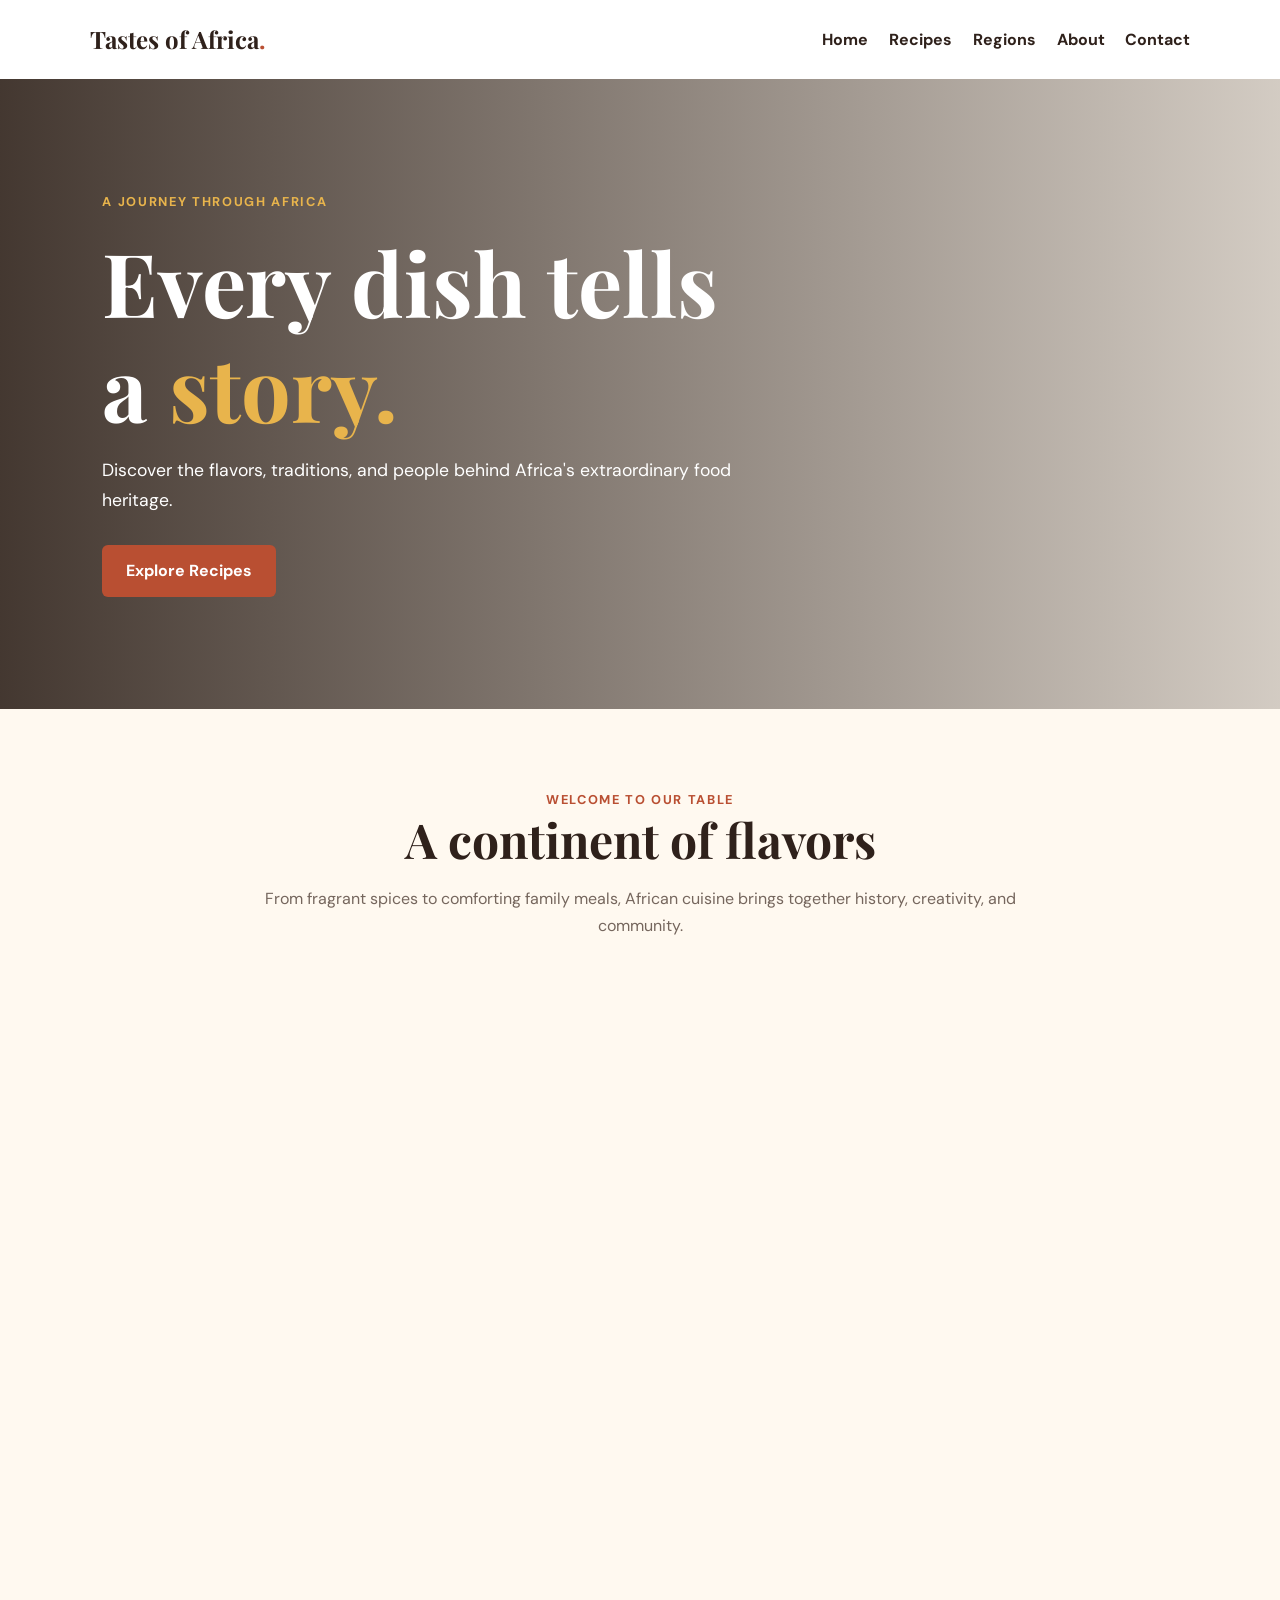
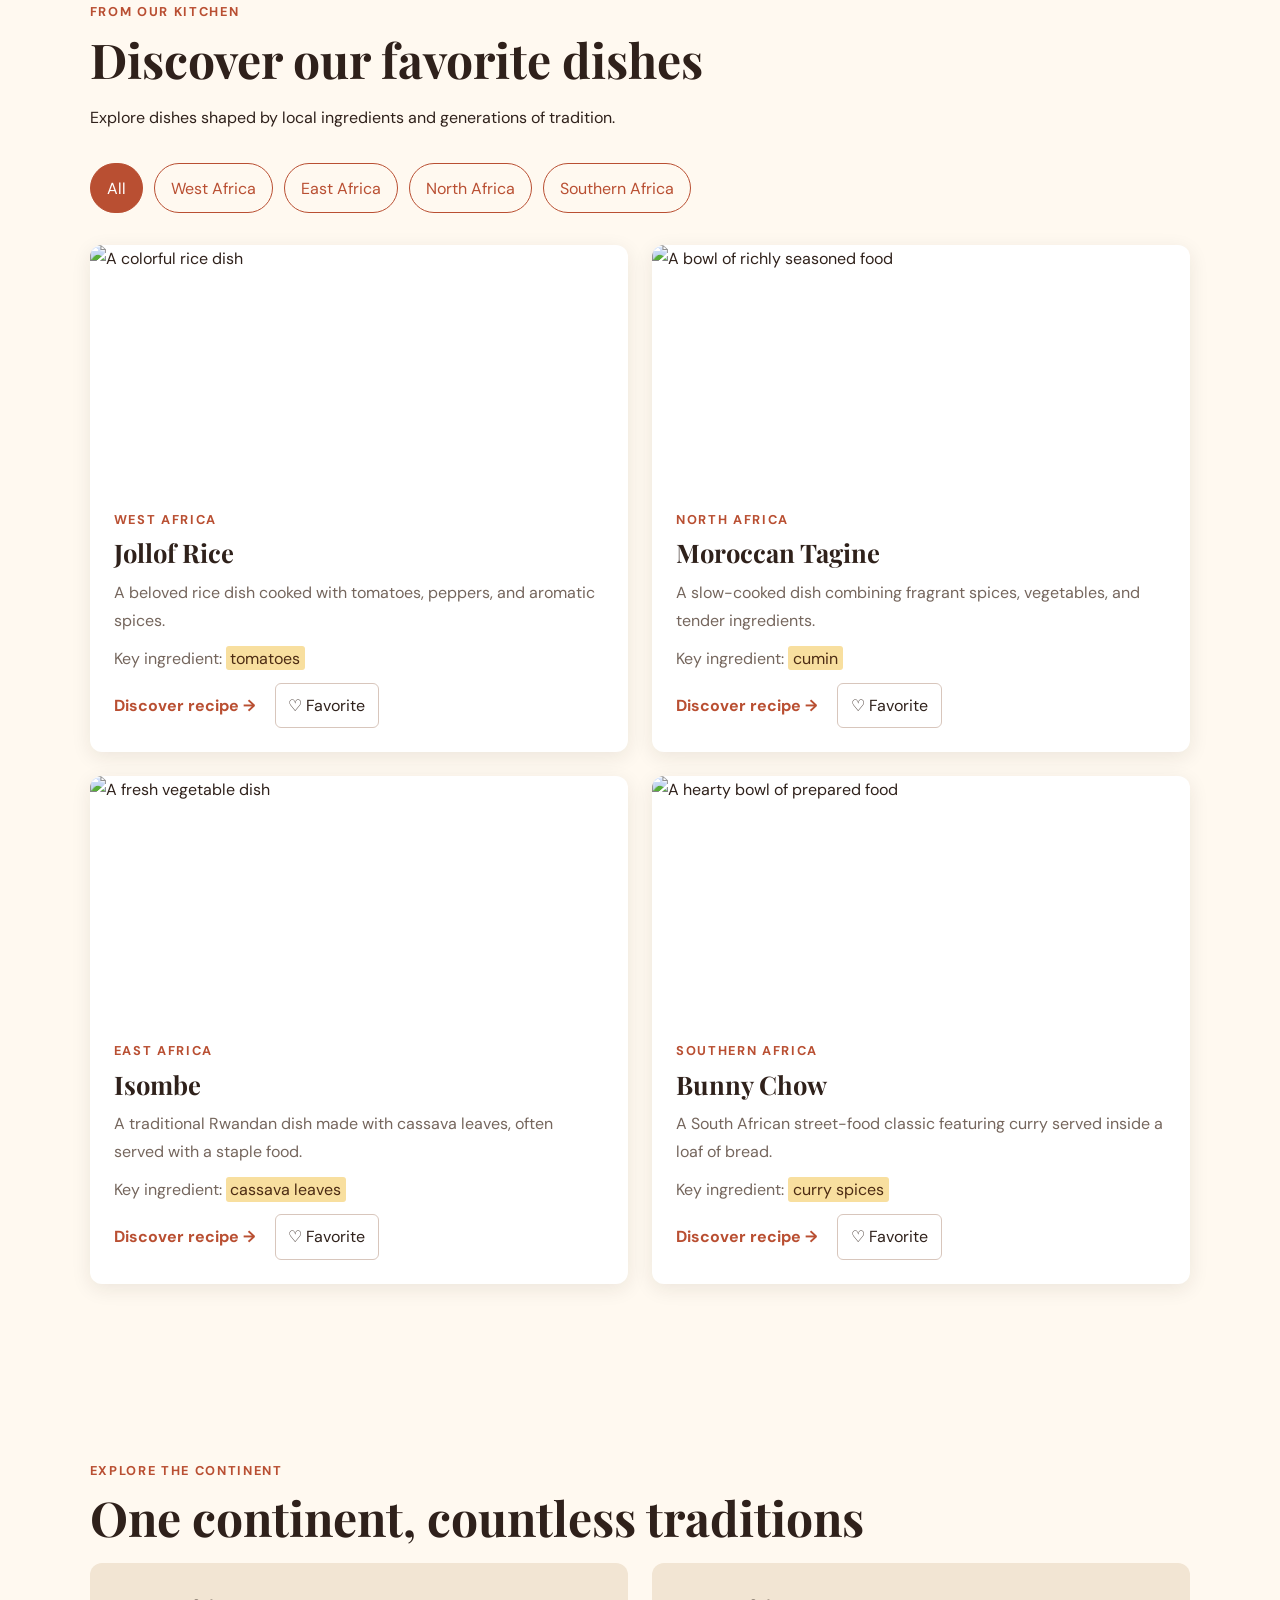
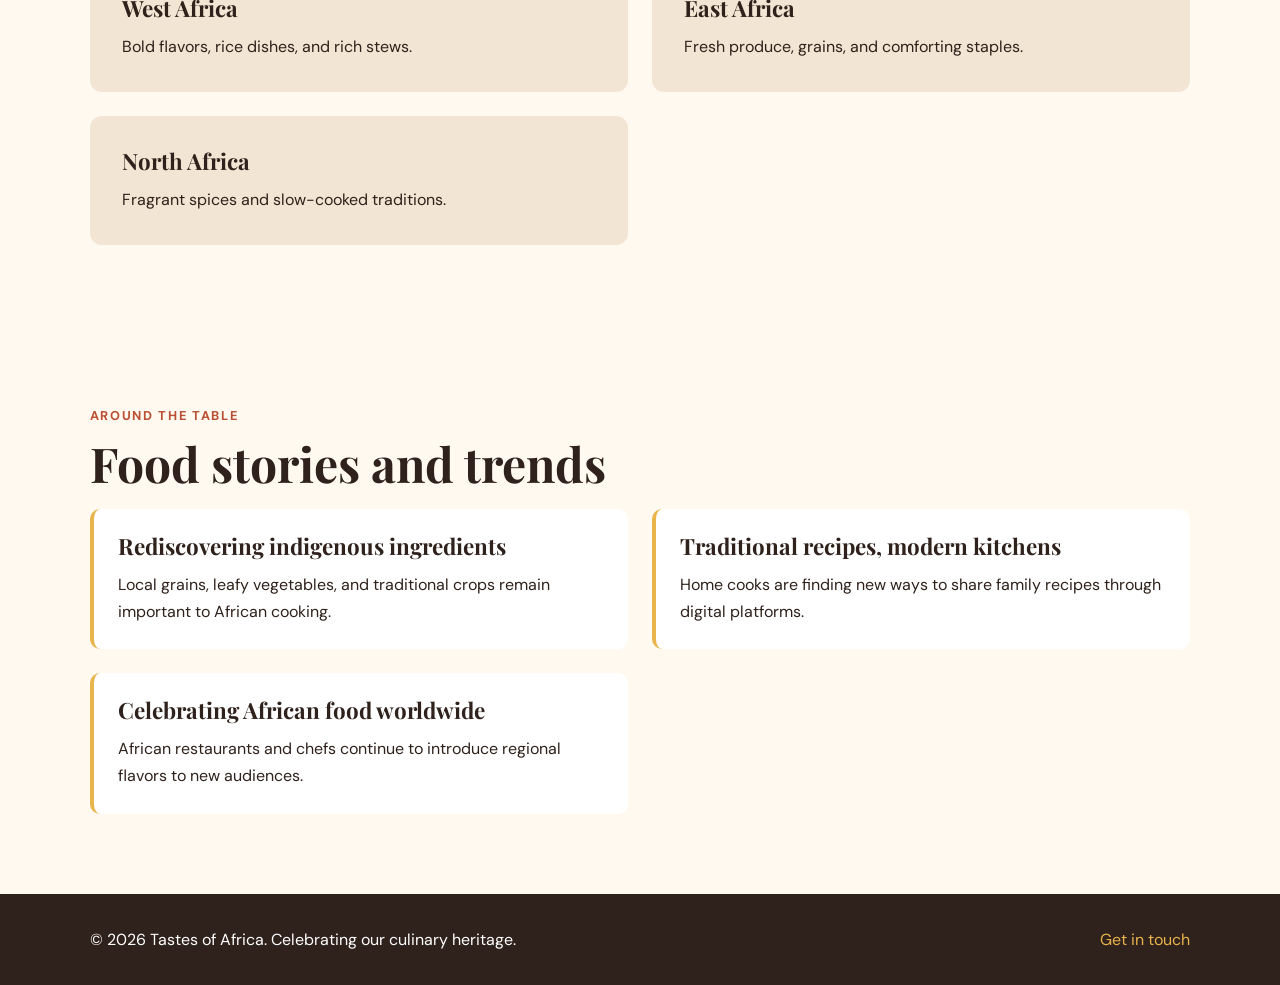
==== index.html @ e34c73bd "Saving the homescreen" ====
<!DOCTYPE html>
<html lang="en">
<head>
    <meta charset="UTF-8">
    <meta name="viewport" content="width=device-width, initial-scale=1.0">
    <meta name="description" content="Discover African recipes, culinary traditions, and food cultures.">
    <title>Tastes of Africa | Discover African Cuisine</title>
    <link rel="preconnect" href="https://fonts.googleapis.com">
    <link href="https://fonts.googleapis.com/css2?family=DM+Sans:wght@400;500;700&family=Playfair+Display:wght@600;700&display=swap" rel="stylesheet">
    <link rel="stylesheet" href="styles.css">
    <script src="script.js" defer></script>
</head>
<body>

<header>
    <nav class="navbar">
        <a href="index.html" class="logo">Tastes of Africa<span>.</span></a>
        <div class="nav-links">
            <a href="index.html">Home</a>
            <a href="recipes.html">Recipes</a>
            <a href="regions.html">Regions</a>
            <a href="about.html">About</a>
            <a href="contact.html">Contact</a>
        </div>
    </nav>
</header>

<main>
    <section class="hero">
        <div class="hero-content">
            <p class="eyebrow">A JOURNEY THROUGH AFRICA</p>
            <h1>Every dish tells a <span>story.</span></h1>
            <p>Discover the flavors, traditions, and people behind Africa's extraordinary food heritage.</p>
            <a href="recipes.html" class="btn">Explore Recipes</a>
        </div>
    </section>

    <section class="section intro">
        <p class="eyebrow">WELCOME TO OUR TABLE</p>
        <h2>A continent of flavors</h2>
        <p>From fragrant spices to comforting family meals, African cuisine brings together history, creativity, and community.</p>

        <div class="video-container">
            <iframe
                src="https://www.youtube-nocookie.com/embed/6q9Z1H5x8Jg"
                title="Introduction to African food culture"
                loading="lazy"
                allowfullscreen>
            </iframe>
        </div>
    </section>

    <section class="section featured" id="featured">
        <p class="eyebrow">FROM OUR KITCHEN</p>
        <h2>Discover our favorite dishes</h2>
        <p>Explore dishes shaped by local ingredients and generations of tradition.</p>

        <div class="filters">
            <button class="filter-btn active" data-filter="all">All</button>
            <button class="filter-btn" data-filter="west-africa">West Africa</button>
            <button class="filter-btn" data-filter="east-africa">East Africa</button>
            <button class="filter-btn" data-filter="north-africa">North Africa</button>
            <button class="filter-btn" data-filter="southern-africa">Southern Africa</button>
        </div>

        <div class="recipe-grid">
            <article class="recipe-card" data-region="west-africa">
                <img src="https://images.unsplash.com/photo-1512058564366-18510be2db19?auto=format&fit=crop&w=800&q=80" alt="A colorful rice dish">
                <div class="card-content">
                    <p class="eyebrow">WEST AFRICA</p>
                    <h3>Jollof Rice</h3>
                    <p>A beloved rice dish cooked with tomatoes, peppers, and aromatic spices.</p>
                    <p>Key ingredient: <mark>tomatoes</mark></p>
                    <a href="recipes.html#jollof">Discover recipe →</a>
                    <button class="favorite-btn" data-id="jollof" aria-pressed="false">♡ Favorite</button>
                </div>
            </article>

            <article class="recipe-card" data-region="north-africa">
                <img src="https://images.unsplash.com/photo-1547592180-85f173990554?auto=format&fit=crop&w=800&q=80" alt="A bowl of richly seasoned food">
                <div class="card-content">
                    <p class="eyebrow">NORTH AFRICA</p>
                    <h3>Moroccan Tagine</h3>
                    <p>A slow-cooked dish combining fragrant spices, vegetables, and tender ingredients.</p>
                    <p>Key ingredient: <mark>cumin</mark></p>
                    <a href="recipes.html#tagine">Discover recipe →</a>
                    <button class="favorite-btn" data-id="tagine" aria-pressed="false">♡ Favorite</button>
                </div>
            </article>

            <article class="recipe-card" data-region="east-africa">
                <img src="https://images.unsplash.com/photo-1512621776951-a57141f2eefd?auto=format&fit=crop&w=800&q=80" alt="A fresh vegetable dish">
                <div class="card-content">
                    <p class="eyebrow">EAST AFRICA</p>
                    <h3>Isombe</h3>
                    <p>A traditional Rwandan dish made with cassava leaves, often served with a staple food.</p>
                    <p>Key ingredient: <mark>cassava leaves</mark></p>
                    <a href="recipes.html#isombe">Discover recipe →</a>
                    <button class="favorite-btn" data-id="isombe" aria-pressed="false">♡ Favorite</button>
                </div>
            </article>

            <article class="recipe-card" data-region="southern-africa">
                <img src="https://images.unsplash.com/photo-1547592180-85f173990554?auto=format&fit=crop&w=800&q=80" alt="A hearty bowl of prepared food">
                <div class="card-content">
                    <p class="eyebrow">SOUTHERN AFRICA</p>
                    <h3>Bunny Chow</h3>
                    <p>A South African street-food classic featuring curry served inside a loaf of bread.</p>
                    <p>Key ingredient: <mark>curry spices</mark></p>
                    <a href="recipes.html#bunny-chow">Discover recipe →</a>
                    <button class="favorite-btn" data-id="bunny-chow" aria-pressed="false">♡ Favorite</button>
                </div>
            </article>
        </div>
        <p id="filter-status" class="status-message" aria-live="polite"></p>
    </section>

    <section class="section regions">
        <p class="eyebrow">EXPLORE THE CONTINENT</p>
        <h2>One continent, countless traditions</h2>
        <div class="region-grid">
            <a class="region-card" href="regions.html#west-africa">
                <h3>West Africa</h3>
                <p>Bold flavors, rice dishes, and rich stews.</p>
            </a>
            <a class="region-card" href="regions.html#east-africa">
                <h3>East Africa</h3>
                <p>Fresh produce, grains, and comforting staples.</p>
            </a>
            <a class="region-card" href="regions.html#north-africa">
                <h3>North Africa</h3>
                <p>Fragrant spices and slow-cooked traditions.</p>
            </a>
        </div>
    </section>

    <section class="section trends">
        <p class="eyebrow">AROUND THE TABLE</p>
        <h2>Food stories and trends</h2>
        <div class="trend-grid">
            <article>
                <h3>Rediscovering indigenous ingredients</h3>
                <p>Local grains, leafy vegetables, and traditional crops remain important to African cooking.</p>
            </article>
            <article>
                <h3>Traditional recipes, modern kitchens</h3>
                <p>Home cooks are finding new ways to share family recipes through digital platforms.</p>
            </article>
            <article>
                <h3>Celebrating African food worldwide</h3>
                <p>African restaurants and chefs continue to introduce regional flavors to new audiences.</p>
            </article>
        </div>
    </section>
</main>

<footer>
    <p>© 2026 Tastes of Africa. Celebrating our culinary heritage.</p>
    <a href="contact.html">Get in touch</a>
</footer>

</body>
</html>
---- styles.css ----
:root {
    --cream: #fff9f0;
    --terracotta: #b94f32;
    --dark: #2f211b;
    --gold: #e8b44c;
    --muted: #75665d;
    --white: #ffffff;
}

* {
    box-sizing: border-box;
    margin: 0;
    padding: 0;
}

html {
    scroll-behavior: smooth;
}

body {
    background: var(--cream);
    color: var(--dark);
    font-family: "DM Sans", sans-serif;
    font-size: 1rem;
    line-height: 1.7;
}

img {
    display: block;
    width: 100%;
    height: auto;
}

a {
    color: var(--terracotta);
    text-decoration: none;
}

a:hover {
    text-decoration: underline;
}

h1, h2, h3 {
    font-family: "Playfair Display", serif;
    line-height: 1.2;
}

h2 {
    font-size: clamp(2rem, 4vw, 3rem);
    margin-bottom: 1rem;
}

.navbar {
    display: flex;
    justify-content: space-between;
    align-items: center;
    gap: 1.5rem;
    padding: 1.2rem 7%;
    background: var(--white);
}

.logo {
    font-family: "Playfair Display", serif;
    font-size: 1.5rem;
    font-weight: 700;
    color: var(--dark);
}

.logo span {
    color: var(--terracotta);
}

.nav-links {
    display: flex;
    flex-wrap: wrap;
    gap: 1.3rem;
}

.nav-links a {
    color: var(--dark);
    font-weight: 700;
}

.nav-links a:hover {
    color: var(--terracotta);
}

.hero {
    min-height: 70vh;
    display: flex;
    align-items: center;
    padding: 5rem 8%;
    color: white;
    background:
        linear-gradient(90deg, rgba(35, 22, 15, .85), rgba(35, 22, 15, .2)),
        url("https://images.unsplash.com/photo-1547592180-85f173990554?auto=format&fit=crop&w=1800&q=85")
        center/cover no-repeat;
}

.hero-content {
    max-width: 680px;
}

.hero h1 {
    font-size: clamp(2.8rem, 7vw, 5.5rem);
    margin: 1rem 0;
}

.hero h1 span {
    color: var(--gold);
}

.hero-content > p:not(.eyebrow) {
    margin-bottom: 1.8rem;
    font-size: 1.1rem;
}

.eyebrow {
    color: var(--terracotta);
    font-size: .8rem;
    font-weight: 700;
    letter-spacing: .13em;
}

.hero .eyebrow {
    color: var(--gold);
}

.btn {
    display: inline-block;
    background: var(--terracotta);
    color: white;
    padding: .8rem 1.5rem;
    border-radius: 6px;
    font-weight: 700;
}

.btn:hover {
    background: #923b25;
    text-decoration: none;
}

.section {
    padding: 5rem 7%;
}

.intro {
    text-align: center;
    max-width: 1000px;
    margin: auto;
}

.intro > p:not(.eyebrow) {
    color: var(--muted);
    margin-bottom: 1.5rem;
}

.video-container {
    width: 100%;
    aspect-ratio: 16 / 9;
    margin-top: 2rem;
}

.video-container iframe {
    width: 100%;
    height: 100%;
    border: 0;
    border-radius: 12px;
}

.featured > h2,
.regions > h2,
.trends > h2 {
    margin-top: .5rem;
}

.filters {
    display: flex;
    flex-wrap: wrap;
    gap: .7rem;
    margin: 2rem 0;
}

.filter-btn {
    padding: .65rem 1rem;
    border: 1px solid var(--terracotta);
    border-radius: 30px;
    background: transparent;
    color: var(--terracotta);
    cursor: pointer;
    font: inherit;
}

.filter-btn:hover,
.filter-btn.active {
    background: var(--terracotta);
    color: white;
}

.recipe-grid,
.region-grid,
.trend-grid {
    display: grid;
    grid-template-columns: repeat(2, minmax(0, 1fr));
    gap: 1.5rem;
}

.recipe-card {
    background: white;
    border-radius: 12px;
    overflow: hidden;
    box-shadow: 0 5px 20px rgba(47, 33, 27, .09);
}

.recipe-card > img {
    height: 240px;
    object-fit: cover;
}

.card-content {
    padding: 1.5rem;
}

.card-content h3 {
    font-size: 1.6rem;
    margin: .4rem 0;
}

.card-content > p:not(.eyebrow) {
    margin: .7rem 0;
    color: var(--muted);
}

.card-content a {
    display: inline-block;
    margin: .5rem 1rem .5rem 0;
    font-weight: 700;
}

mark {
    background: #f8df9f;
    color: #4c2b13;
    padding: .1rem .3rem;
    border-radius: 3px;
}

.favorite-btn {
    display: inline-block;
    padding: .5rem .8rem;
    border: 1px solid #d8c6bc;
    border-radius: 6px;
    background: white;
    color: var(--dark);
    cursor: pointer;
    font: inherit;
}

.favorite-btn.is-favorite {
    background: #fde7e4;
    border-color: #c0392b;
    color: #c0392b;
}

.hidden {
    display: none !important;
}

.status-message {
    margin-top: 1rem;
    color: var(--muted);
}

.region-card {
    padding: 2rem;
    border-radius: 12px;
    background: #f2e5d3;
    color: var(--dark);
    transition: transform .2s;
}

.region-card:hover {
    transform: translateY(-4px);
    text-decoration: none;
}

.region-card h3,
.trend-grid h3 {
    margin-bottom: .7rem;
    font-size: 1.4rem;
}

.trend-grid article {
    padding: 1.5rem;
    background: white;
    border-radius: 10px;
    border-left: 4px solid var(--gold);
}

footer {
    display: flex;
    justify-content: space-between;
    flex-wrap: wrap;
    gap: 1rem;
    padding: 2rem 7%;
    background: var(--dark);
    color: white;
}

footer a {
    color: var(--gold);
}

button:focus-visible,
a:focus-visible {
    outline: 3px solid var(--gold);
    outline-offset: 3px;
}

@media (max-width: 700px) {
    .navbar {
        flex-direction: column;
        align-items: flex-start;
    }

    .nav-links {
        gap: .7rem 1rem;
    }

    .hero {
        min-height: 55vh;
        padding: 4rem 6%;
    }

    .section {
        padding: 3.5rem 6%;
    }

    .recipe-grid,
    .region-grid,
    .trend-grid {
        grid-template-columns: 1fr;
    }

    .recipe-card > img {
        height: 220px;
    }
}
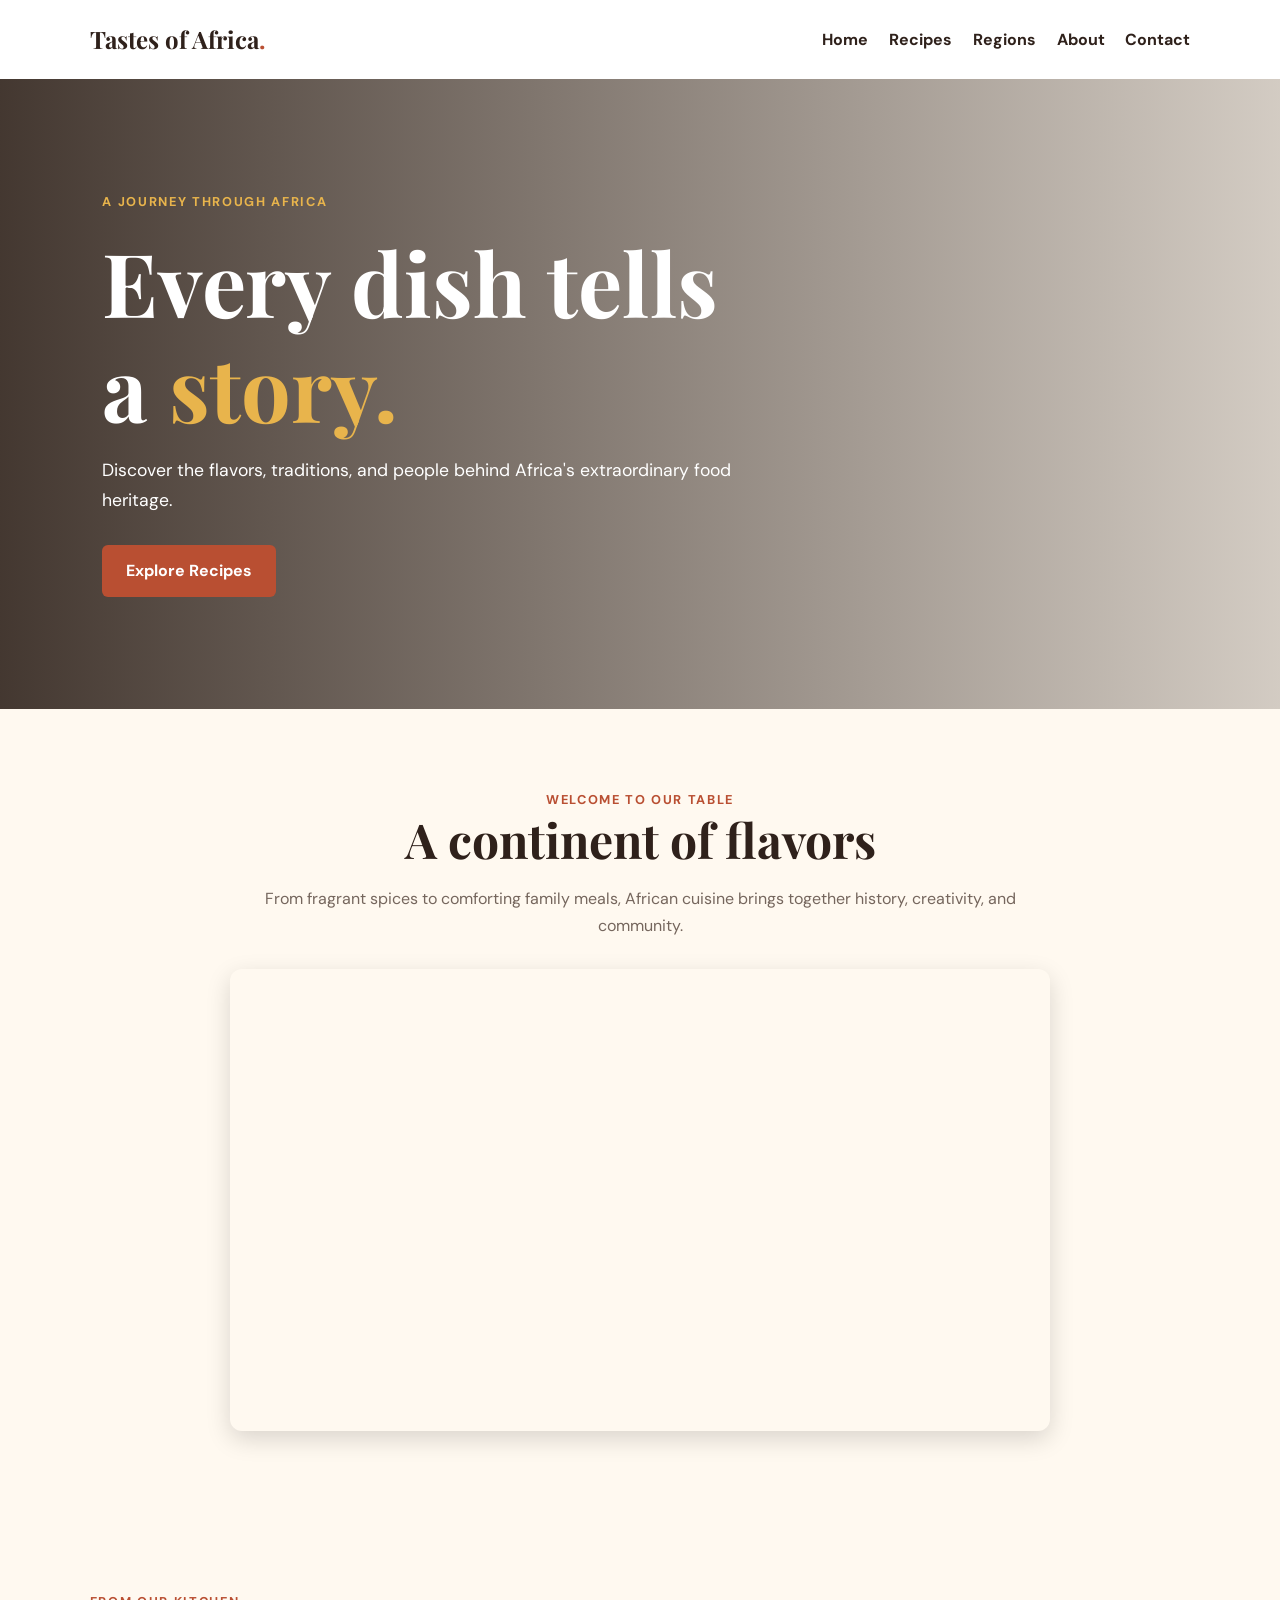
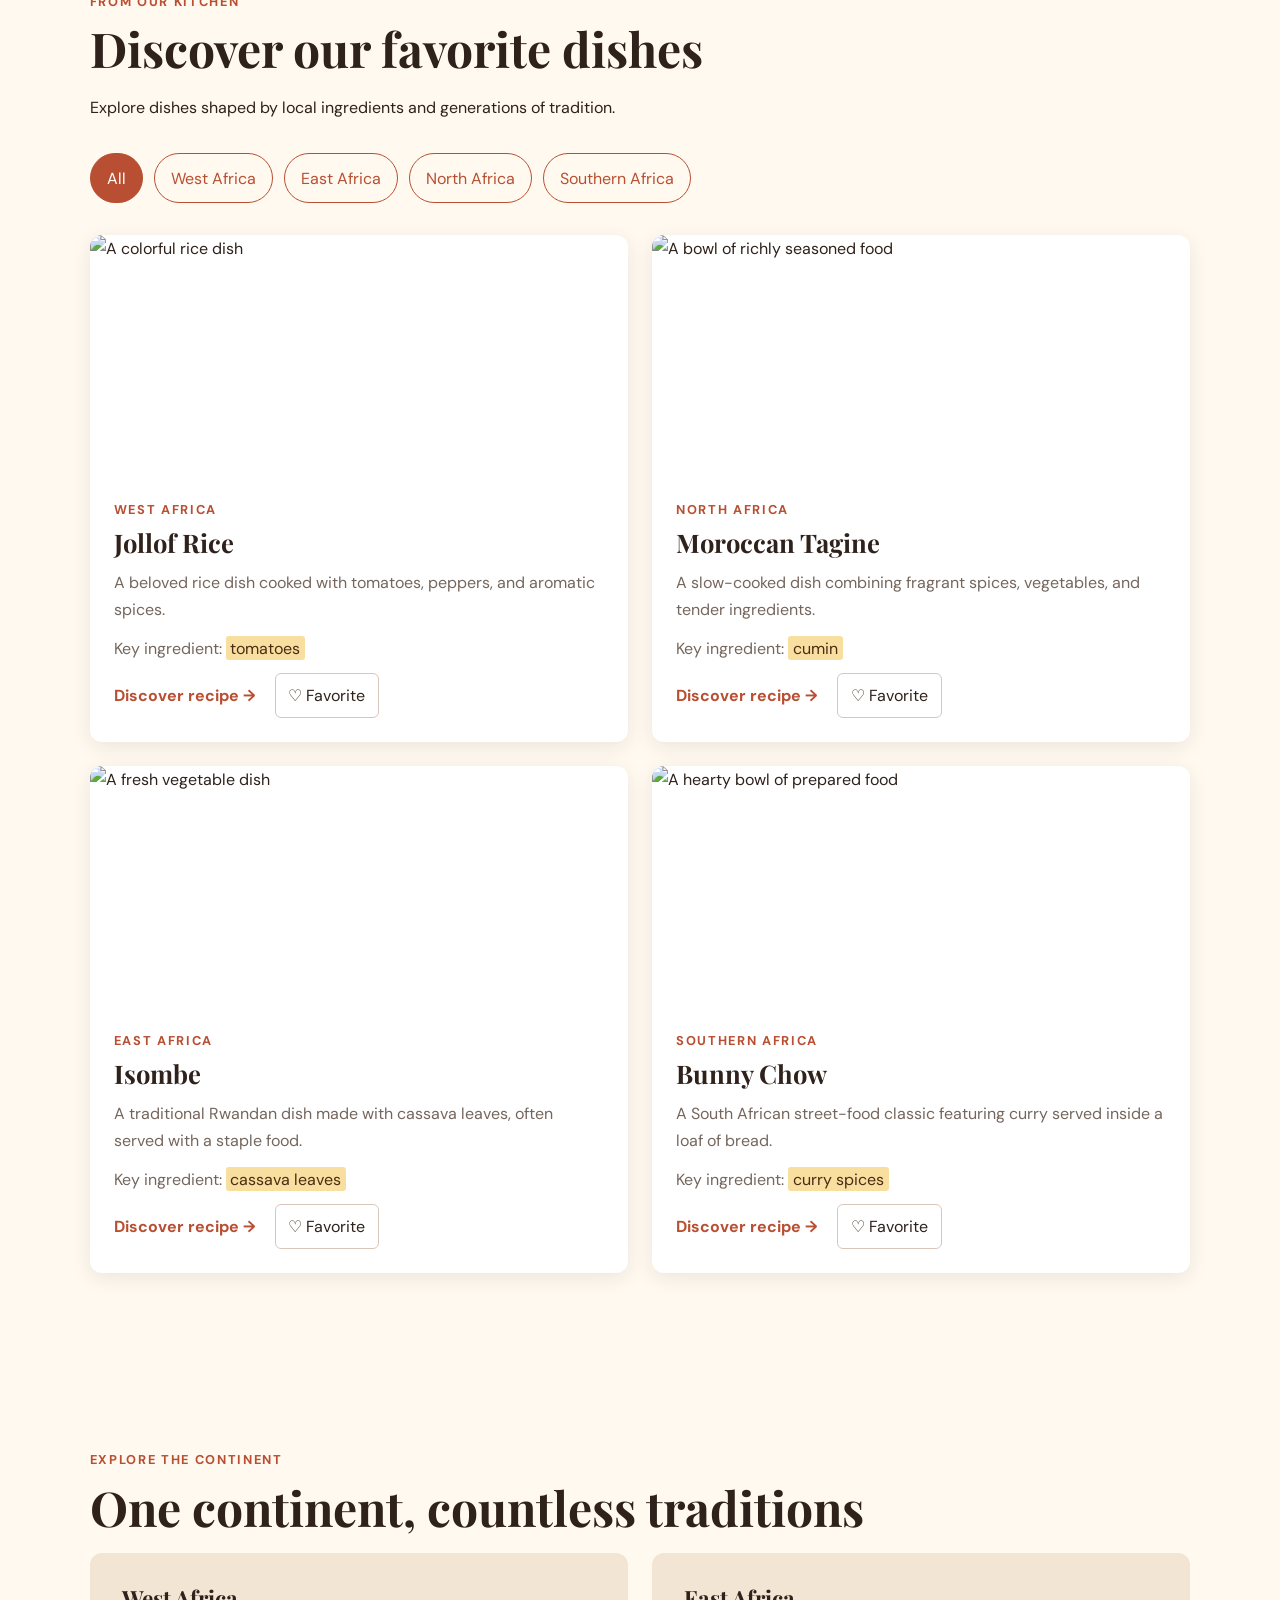
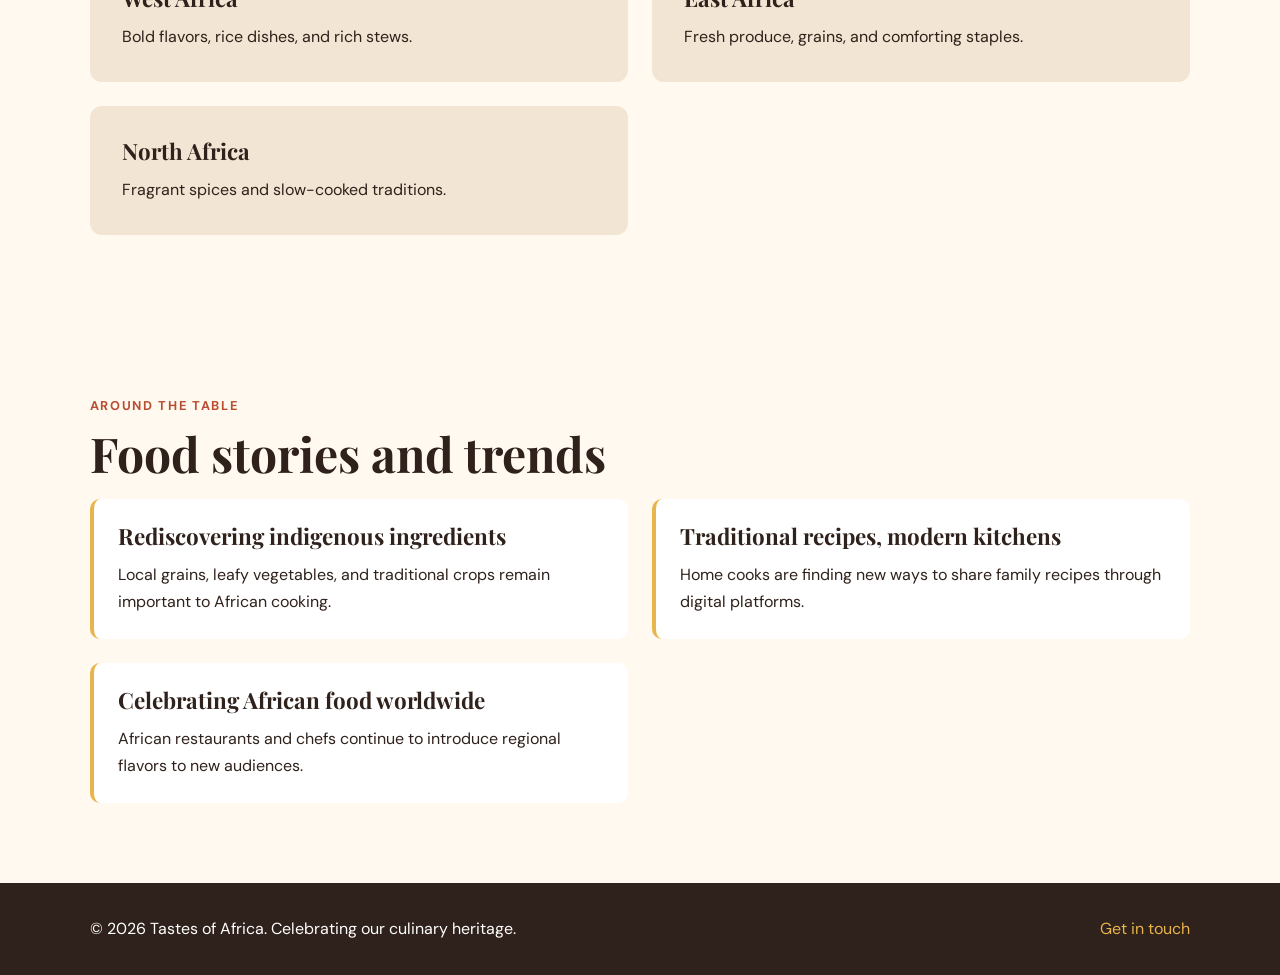
==== commit f4ffc353: "Adding video to homescreen" ====
--- a/index.html
+++ b/index.html
@@ -1,4 +1,3 @@
-
 <!DOCTYPE html>
 <html lang="en">
 <head>
@@ -41,15 +40,17 @@
         <h2>A continent of flavors</h2>
         <p>From fragrant spices to comforting family meals, African cuisine brings together history, creativity, and community.</p>
 
+
         <div class="video-container">
             <iframe
-                src="https://www.youtube-nocookie.com/embed/6q9Z1H5x8Jg"
-                title="Introduction to African food culture"
+                src="https://www.youtube.com/embed/0OWEqSbX1Us?si=UI_13L_6lq_RVWk0"
+                title="YouTube video player"
                 loading="lazy"
+                allow="accelerometer; autoplay; clipboard-write; encrypted-media; gyroscope; picture-in-picture; web-share"
+                referrerpolicy="strict-origin-when-cross-origin"
                 allowfullscreen>
             </iframe>
-        </div>
-    </section>
+        </div>    </section>
 
     <section class="section featured" id="featured">
         <p class="eyebrow">FROM OUR KITCHEN</p>
--- a/styles.css
+++ b/styles.css
@@ -155,19 +155,6 @@
     margin-bottom: 1.5rem;
 }
 
-.video-container {
-    width: 100%;
-    aspect-ratio: 16 / 9;
-    margin-top: 2rem;
-}
-
-.video-container iframe {
-    width: 100%;
-    height: 100%;
-    border: 0;
-    border-radius: 12px;
-}
-
 .featured > h2,
 .regions > h2,
 .trends > h2 {
@@ -344,4 +331,486 @@
     .recipe-card > img {
         height: 220px;
     }
+}
+
+.page-banner {
+    padding: 4rem 7%;
+    text-align: center;
+    background: #f2e5d3;
+}
+
+.page-banner h1 {
+    margin: .7rem 0 1rem;
+    font-size: clamp(2.3rem, 5vw, 4rem);
+}
+
+.page-banner > p:last-child {
+    max-width: 650px;
+    margin: 0 auto;
+    color: var(--muted);
+}
+
+.detailed-recipes {
+    align-items: start;
+}
+
+.detailed-card {
+    min-width: 0;
+}
+
+.detailed-card .card-content h4 {
+    margin-top: 1.5rem;
+    margin-bottom: .5rem;
+    font-size: 1.1rem;
+    font-family: "DM Sans", sans-serif;
+}
+
+.ingredient-list,
+.detailed-card details ol {
+    padding-left: 1.5rem;
+}
+
+.ingredient-list li,
+.detailed-card details li {
+    margin-bottom: .4rem;
+}
+
+.detailed-card details {
+    margin-top: 1.2rem;
+    padding: 1rem;
+    border-radius: 8px;
+    background: var(--cream);
+}
+
+.detailed-card summary {
+    color: var(--terracotta);
+    font-weight: 700;
+    cursor: pointer;
+}
+
+.detailed-card details ol {
+    margin-top: 1rem;
+}
+
+.recipe-map {
+    display: block;
+    width: 100%;
+    height: 230px;
+    margin-top: .8rem;
+    border: 0;
+    border-radius: 8px;
+}
+
+@media (max-width: 700px) {
+    .page-banner {
+        padding: 3rem 6%;
+    }
+
+    .recipe-map {
+        height: 200px;
+    }
+}
+.video-container {
+    position: relative;
+    width: 100%;
+    aspect-ratio: 16 / 9;
+    margin-top: 1rem;
+    overflow: hidden;
+    border-radius: 10px;
+}
+
+.video-container iframe {
+    width: 100%;
+    height: 100%;
+    border: 0;
+    display: block;
+}
+.regions-explorer {
+    padding: 4rem 7%;
+}
+
+.section-heading {
+    max-width: 700px;
+    margin: 0 auto 2.5rem;
+    text-align: center;
+}
+
+.section-heading h2,
+.food-heritage h2 {
+    font-size: clamp(2rem, 4vw, 3rem);
+    margin: 0.6rem 0 1rem;
+}
+
+.section-heading > p:last-child {
+    color: var(--muted);
+    line-height: 1.8;
+}
+
+.region-explorer-grid {
+    display: grid;
+    grid-template-columns: repeat(2, minmax(0, 1fr));
+    gap: 2rem;
+    max-width: 1200px;
+    margin: 0 auto;
+}
+
+.region-explorer-card {
+    overflow: hidden;
+    border-radius: 14px;
+    background: #fff;
+    border: 1px solid #eee3d6;
+    box-shadow: 0 5px 20px rgba(50, 30, 15, 0.06);
+    transition: transform 0.25s ease, box-shadow 0.25s ease;
+}
+
+.region-explorer-card:hover {
+    transform: translateY(-5px);
+    box-shadow: 0 12px 28px rgba(50, 30, 15, 0.12);
+}
+
+.region-explorer-card > img {
+    display: block;
+    width: 100%;
+    height: 260px;
+    object-fit: cover;
+}
+
+.region-explorer-content {
+    padding: 1.6rem;
+}
+
+.region-explorer-content .eyebrow {
+    margin-bottom: 0.6rem;
+}
+
+.region-explorer-content h3 {
+    margin: 0 0 1rem;
+    font-family: "Playfair Display", serif;
+    font-size: 1.8rem;
+}
+
+.region-explorer-content > p:not(.eyebrow) {
+    color: var(--muted);
+    line-height: 1.8;
+}
+
+.region-explorer-content h4 {
+    margin: 1.3rem 0 0.3rem;
+    font-size: 1rem;
+}
+
+.region-explorer-link {
+    display: inline-block;
+    margin-top: 1rem;
+    color: var(--terracotta);
+    font-weight: 700;
+    text-decoration: none;
+}
+
+.region-explorer-link:hover {
+    text-decoration: underline;
+}
+
+.food-heritage {
+    padding: 4rem 7%;
+    background: var(--cream);
+}
+
+.food-heritage-content {
+    max-width: 800px;
+    margin: 0 auto;
+    text-align: center;
+}
+
+.food-heritage-content > p:not(.eyebrow) {
+    color: var(--muted);
+    line-height: 1.9;
+    margin-bottom: 1rem;
+}
+
+.food-heritage-content .btn {
+    display: inline-block;
+    margin-top: 1rem;
+    text-decoration: none;
+}
+
+@media (max-width: 760px) {
+    .regions-explorer {
+        padding: 3rem 5%;
+    }
+
+    .region-explorer-grid {
+        grid-template-columns: 1fr;
+        gap: 1.5rem;
+    }
+
+    .region-explorer-card > img {
+        height: 230px;
+    }
+
+    .region-explorer-content {
+        padding: 1.3rem;
+    }
+
+    .food-heritage {
+        padding: 3rem 6%;
+    }
+}
+
+.about-hero {
+    display: grid;
+    grid-template-columns: 1.1fr 0.9fr;
+    align-items: center;
+    gap: 3rem;
+    padding: 4.5rem 7%;
+    background: #f8efe4;
+}
+
+.about-hero-content {
+    max-width: 620px;
+}
+
+.about-hero h1 {
+    margin: 0.7rem 0 1.2rem;
+    font-family: "Playfair Display", serif;
+    font-size: clamp(2.5rem, 5vw, 4.2rem);
+    line-height: 1.15;
+}
+
+.about-hero-content > p:not(.eyebrow) {
+    color: var(--muted);
+    line-height: 1.9;
+    margin-bottom: 1.5rem;
+}
+
+.about-hero-image img {
+    display: block;
+    width: 100%;
+    min-height: 320px;
+    max-height: 460px;
+    object-fit: cover;
+    border-radius: 16px;
+}
+
+.about-section {
+    padding: 4rem 7%;
+}
+
+.about-section-content {
+    max-width: 850px;
+    margin: 0 auto;
+    text-align: center;
+}
+
+.about-section h2,
+.about-values h2,
+.about-cta h2 {
+    margin: 0.6rem 0 1.2rem;
+    font-family: "Playfair Display", serif;
+    font-size: clamp(2rem, 4vw, 3rem);
+}
+
+.about-section-content > p:not(.eyebrow) {
+    color: var(--muted);
+    line-height: 1.9;
+    margin-bottom: 1rem;
+}
+
+.about-discover {
+    padding: 4rem 7%;
+    background: var(--cream);
+}
+
+.about-feature-grid {
+    display: grid;
+    grid-template-columns: repeat(3, minmax(0, 1fr));
+    gap: 1.5rem;
+    max-width: 1200px;
+    margin: 2rem auto 0;
+}
+
+.about-feature-card {
+    padding: 2rem;
+    border-radius: 14px;
+    background: #fff;
+    border: 1px solid #eee3d6;
+    box-shadow: 0 5px 20px rgba(50, 30, 15, 0.05);
+}
+
+.about-feature-icon {
+    font-size: 2.2rem;
+    margin-bottom: 1rem;
+}
+
+.about-feature-card h3 {
+    font-family: "Playfair Display", serif;
+    font-size: 1.4rem;
+    margin-bottom: 0.8rem;
+}
+
+.about-feature-card p {
+    color: var(--muted);
+    line-height: 1.8;
+    margin-bottom: 1rem;
+}
+
+.about-feature-card a {
+    color: var(--terracotta);
+    font-weight: 700;
+    text-decoration: none;
+}
+
+.about-feature-card a:hover {
+    text-decoration: underline;
+}
+
+.about-values {
+    padding: 4rem 7%;
+}
+
+.about-values-content {
+    max-width: 800px;
+    margin: 0 auto;
+}
+
+.about-values ul {
+    padding-left: 1.5rem;
+}
+
+.about-values li {
+    padding: 0.6rem 0;
+    line-height: 1.8;
+}
+
+.about-cta {
+    padding: 4rem 7%;
+    text-align: center;
+    background: #f8efe4;
+}
+
+.about-cta > p:not(.eyebrow) {
+    max-width: 650px;
+    margin: 0 auto 1.5rem;
+    color: var(--muted);
+    line-height: 1.8;
+}
+
+@media (max-width: 760px) {
+    .about-hero {
+        grid-template-columns: 1fr;
+        padding: 3rem 6%;
+        gap: 2rem;
+    }
+
+    .about-hero-image img {
+        min-height: 230px;
+        max-height: 320px;
+    }
+
+    .about-section,
+    .about-discover,
+    .about-values,
+    .about-cta {
+        padding: 3rem 6%;
+    }
+
+    .about-feature-grid {
+        grid-template-columns: 1fr;
+    }
+
+    .about-feature-card {
+        padding: 1.5rem;
+    }
+}
+
+.contact-grid {
+    display: grid;
+    grid-template-columns: repeat(2, minmax(0, 1fr));
+    gap: 2rem;
+    max-width: 1000px;
+    margin: 0 auto;
+}
+
+.contact-card {
+    padding: 2rem;
+    border-radius: 14px;
+    background: #fff;
+    border: 1px solid #eee3d6;
+    box-shadow: 0 5px 20px rgba(50, 30, 15, 0.05);
+}
+
+.contact-card h2 {
+    font-size: 1.8rem;
+    margin-bottom: 1rem;
+}
+
+.contact-card > p {
+    color: var(--muted);
+    line-height: 1.8;
+    margin-bottom: 1rem;
+}
+
+.contact-details {
+    list-style: none;
+    padding: 0;
+}
+
+.contact-details li {
+    margin-bottom: 0.8rem;
+    line-height: 1.7;
+}
+
+.contact-form {
+    display: flex;
+    flex-direction: column;
+    gap: 0.4rem;
+}
+
+.contact-form label {
+    font-weight: 700;
+    margin-top: 0.6rem;
+}
+
+.contact-form input,
+.contact-form textarea {
+    width: 100%;
+    padding: 0.7rem;
+    border: 1px solid #d8c6bc;
+    border-radius: 6px;
+    font: inherit;
+    background: var(--cream);
+}
+
+.contact-form textarea {
+    resize: vertical;
+}
+
+.contact-form .btn {
+    margin-top: 1rem;
+    border: 0;
+    cursor: pointer;
+    font: inherit;
+    font-weight: 700;
+}
+
+@media (max-width: 760px) {
+    .contact-grid {
+        grid-template-columns: 1fr;
+    }
+}
+.video-container {
+    width: 100%;
+    max-width: 850px;
+    aspect-ratio: 16 / 9;
+    margin: 30px auto 0;
+    overflow: hidden;
+    border-radius: 12px;
+    box-shadow: 0 8px 24px rgba(0, 0, 0, 0.15);
+}
+
+.video-container iframe {
+    display: block;
+    width: 100%;
+    height: 100%;
+    border: none;
 }
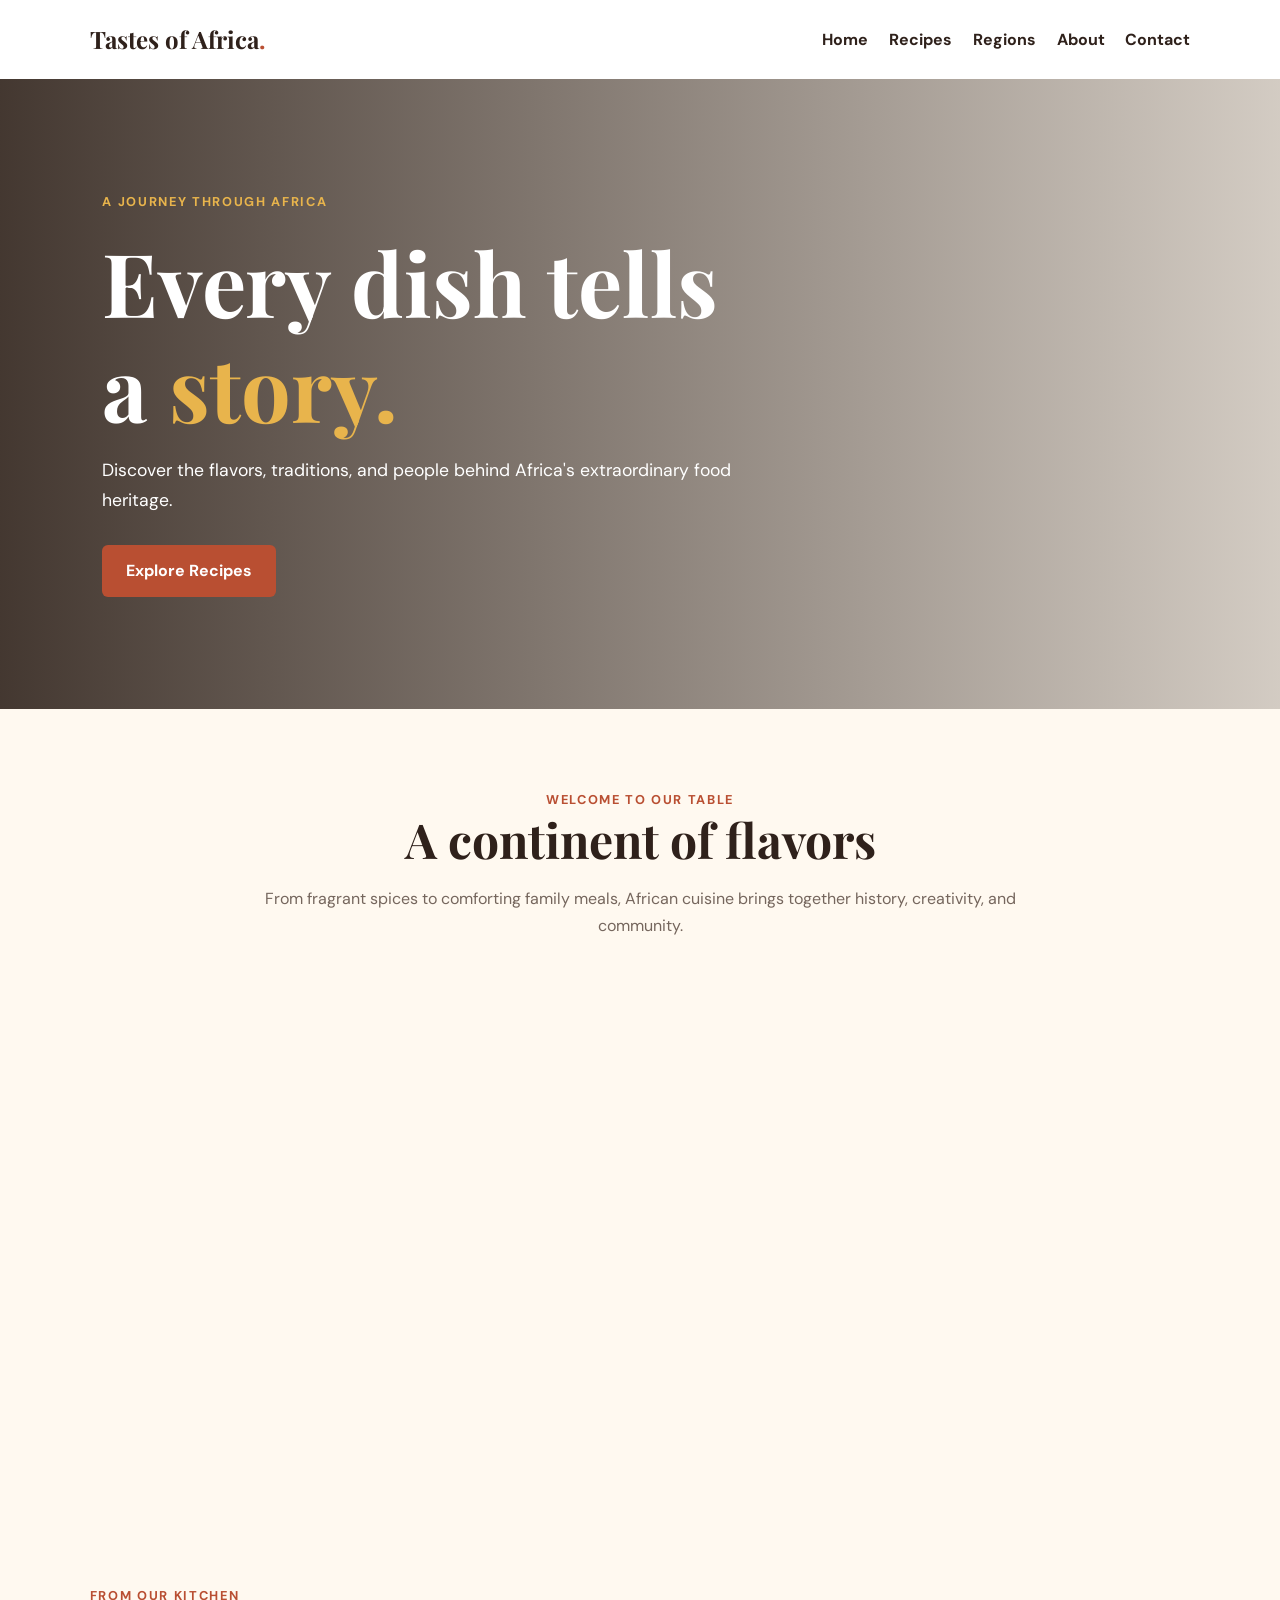
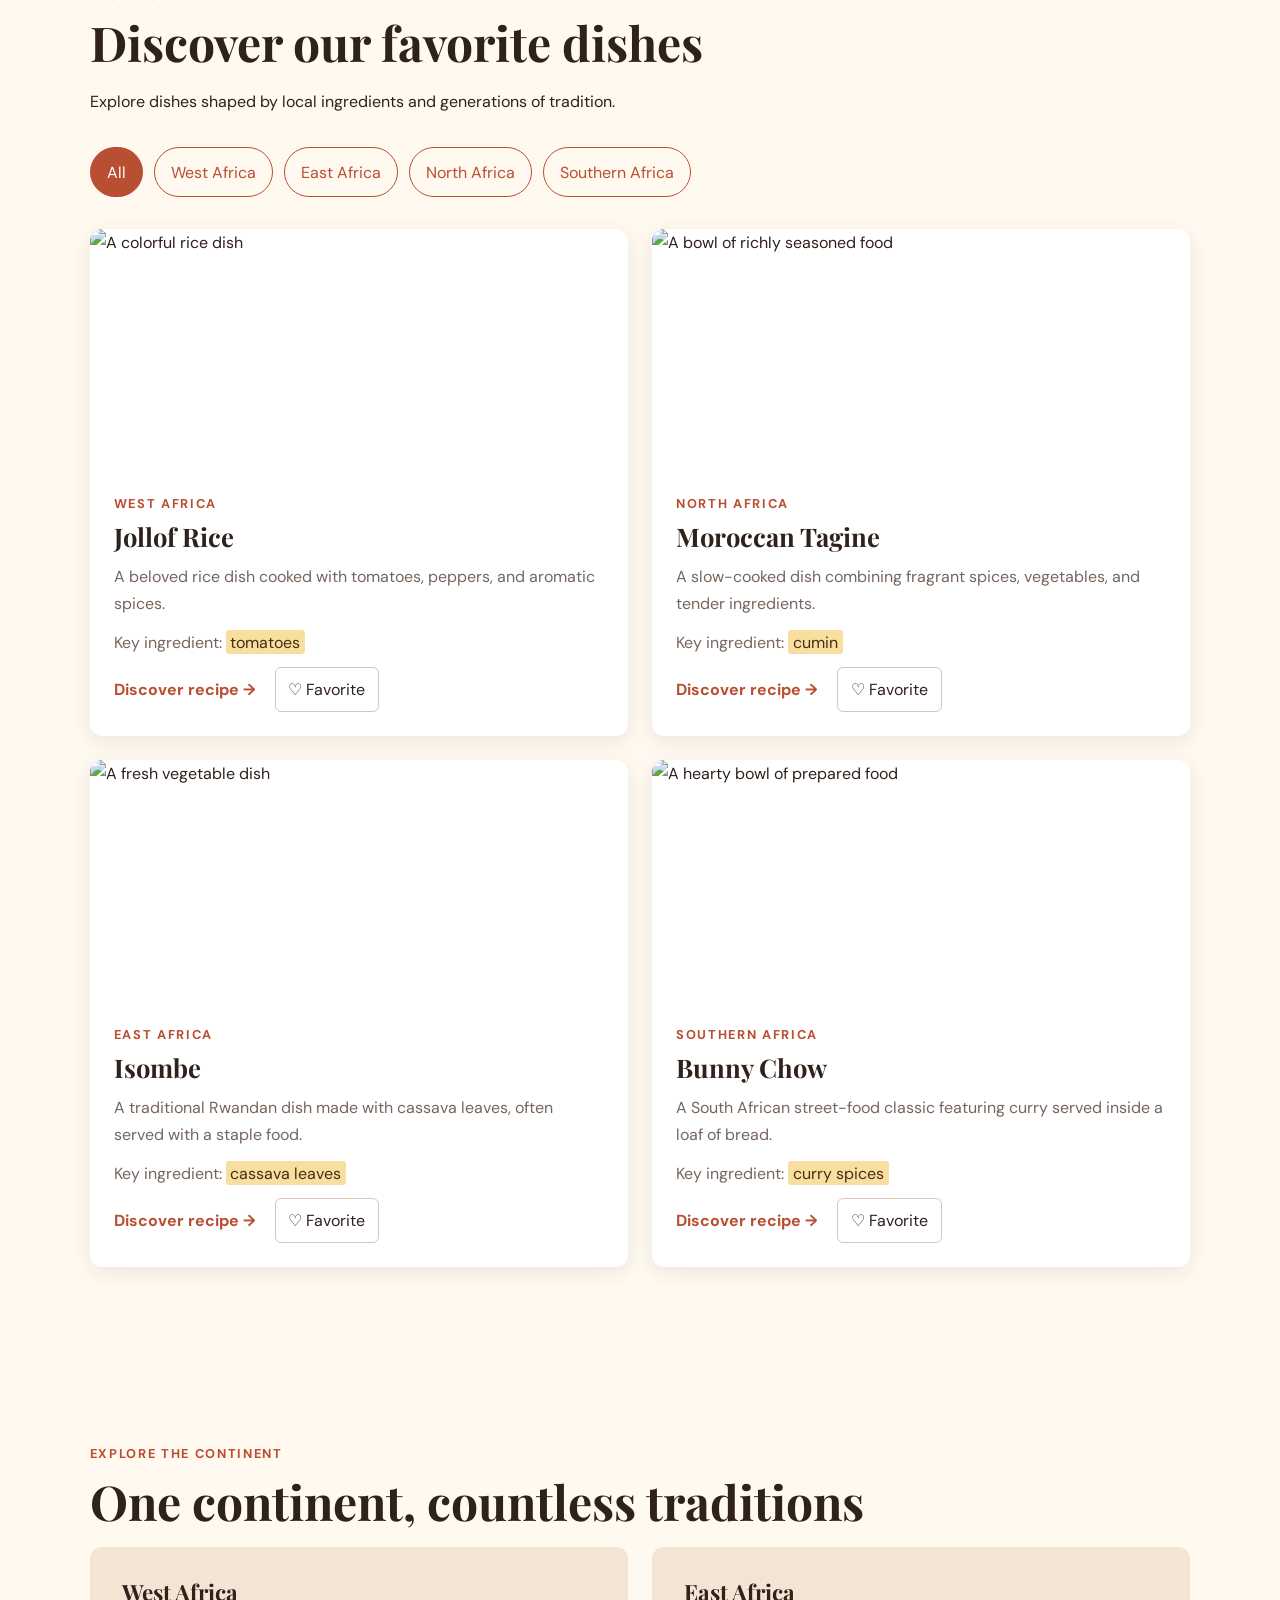
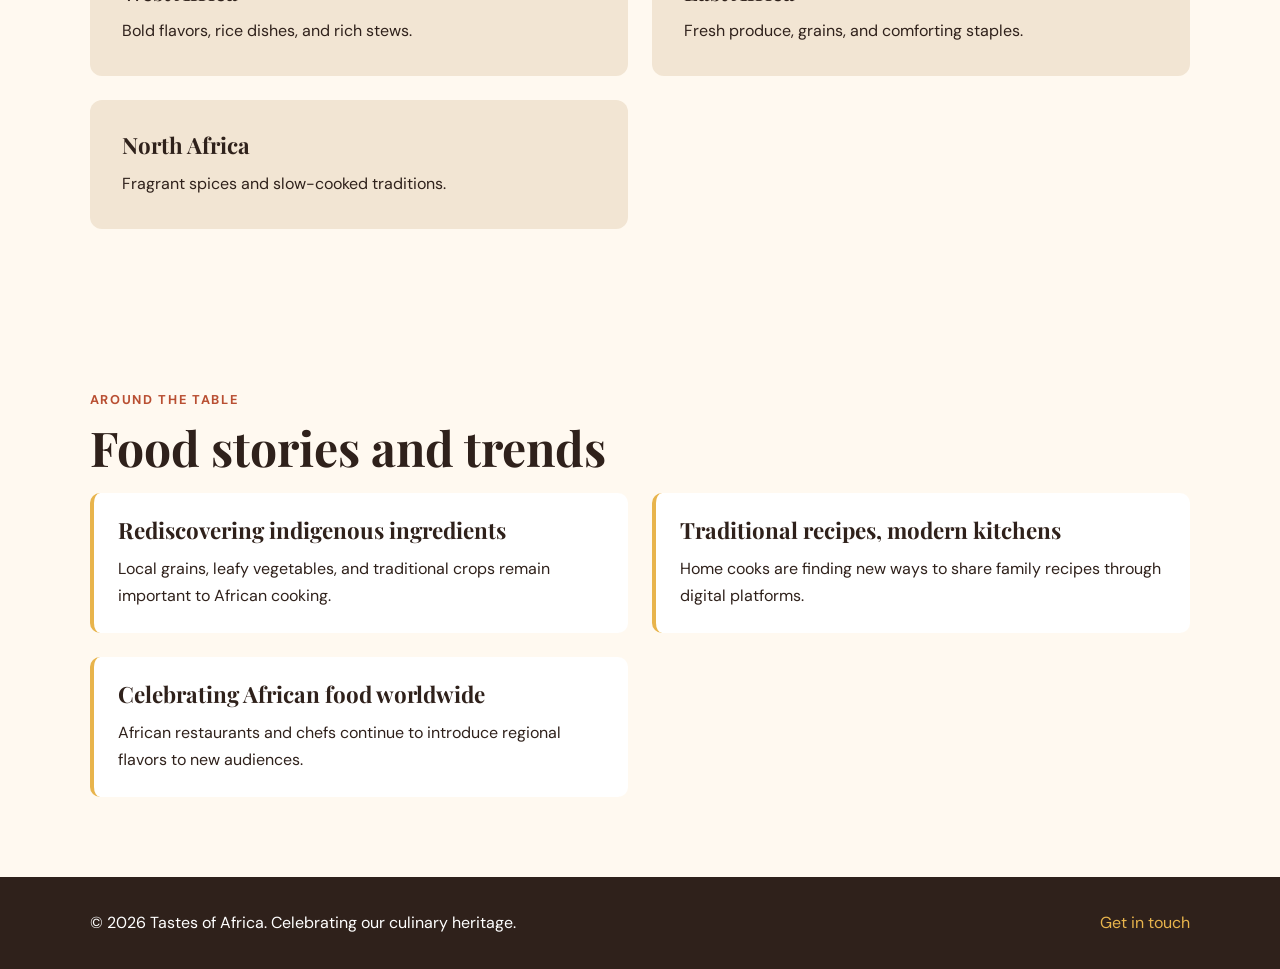
==== commit 0c4d1f40: "Changed name of website" ====
--- a/index.html
+++ b/index.html
@@ -4,7 +4,7 @@
     <meta charset="UTF-8">
     <meta name="viewport" content="width=device-width, initial-scale=1.0">
     <meta name="description" content="Discover African recipes, culinary traditions, and food cultures.">
-    <title>Tastes of Africa | Discover African Cuisine</title>
+    <title>MAMA Nkubito's | Discover African Cuisine</title>
     <link rel="preconnect" href="https://fonts.googleapis.com">
     <link href="https://fonts.googleapis.com/css2?family=DM+Sans:wght@400;500;700&family=Playfair+Display:wght@600;700&display=swap" rel="stylesheet">
     <link rel="stylesheet" href="styles.css">
--- a/styles.css
+++ b/styles.css
@@ -1,816 +1,1404 @@
 :root {
+
     --cream: #fff9f0;
+
     --terracotta: #b94f32;
+
     --dark: #2f211b;
+
     --gold: #e8b44c;
+
     --muted: #75665d;
+
     --white: #ffffff;
+
 }
 
 * {
+
     box-sizing: border-box;
+
     margin: 0;
+
     padding: 0;
+
 }
 
 html {
+
     scroll-behavior: smooth;
+
 }
 
 body {
+
     background: var(--cream);
+
     color: var(--dark);
+
     font-family: "DM Sans", sans-serif;
+
     font-size: 1rem;
+
     line-height: 1.7;
+
 }
 
 img {
+
     display: block;
+
     width: 100%;
+
     height: auto;
+
 }
 
 a {
+
     color: var(--terracotta);
+
     text-decoration: none;
+
 }
 
 a:hover {
+
     text-decoration: underline;
+
 }
 
 h1, h2, h3 {
+
     font-family: "Playfair Display", serif;
+
     line-height: 1.2;
+
 }
 
 h2 {
+
     font-size: clamp(2rem, 4vw, 3rem);
+
     margin-bottom: 1rem;
+
 }
 
 .navbar {
+
     display: flex;
+
     justify-content: space-between;
+
     align-items: center;
+
     gap: 1.5rem;
+
     padding: 1.2rem 7%;
+
     background: var(--white);
+
 }
 
 .logo {
+
     font-family: "Playfair Display", serif;
+
     font-size: 1.5rem;
+
     font-weight: 700;
+
     color: var(--dark);
+
 }
 
 .logo span {
+
     color: var(--terracotta);
+
 }
 
 .nav-links {
+
     display: flex;
+
     flex-wrap: wrap;
+
     gap: 1.3rem;
+
 }
 
 .nav-links a {
+
     color: var(--dark);
+
     font-weight: 700;
+
 }
 
 .nav-links a:hover {
+
     color: var(--terracotta);
+
 }
 
 .hero {
+
     min-height: 70vh;
+
     display: flex;
+
     align-items: center;
+
     padding: 5rem 8%;
+
     color: white;
+
     background:
+
         linear-gradient(90deg, rgba(35, 22, 15, .85), rgba(35, 22, 15, .2)),
+
         url("https://images.unsplash.com/photo-1547592180-85f173990554?auto=format&fit=crop&w=1800&q=85")
+
         center/cover no-repeat;
+
 }
 
 .hero-content {
+
     max-width: 680px;
+
 }
 
 .hero h1 {
+
     font-size: clamp(2.8rem, 7vw, 5.5rem);
+
     margin: 1rem 0;
+
 }
 
 .hero h1 span {
+
     color: var(--gold);
+
 }
 
 .hero-content > p:not(.eyebrow) {
+
     margin-bottom: 1.8rem;
+
     font-size: 1.1rem;
+
 }
 
 .eyebrow {
+
     color: var(--terracotta);
+
     font-size: .8rem;
+
     font-weight: 700;
+
     letter-spacing: .13em;
+
 }
 
 .hero .eyebrow {
+
     color: var(--gold);
+
 }
 
 .btn {
+
     display: inline-block;
+
     background: var(--terracotta);
+
     color: white;
+
     padding: .8rem 1.5rem;
+
     border-radius: 6px;
+
     font-weight: 700;
+
 }
 
 .btn:hover {
+
     background: #923b25;
+
     text-decoration: none;
+
 }
 
 .section {
+
     padding: 5rem 7%;
+
 }
 
 .intro {
+
     text-align: center;
+
     max-width: 1000px;
+
     margin: auto;
+
 }
 
 .intro > p:not(.eyebrow) {
+
     color: var(--muted);
+
     margin-bottom: 1.5rem;
+
 }
 
 .featured > h2,
+
 .regions > h2,
+
 .trends > h2 {
+
     margin-top: .5rem;
+
 }
 
 .filters {
+
     display: flex;
+
     flex-wrap: wrap;
+
     gap: .7rem;
+
     margin: 2rem 0;
+
 }
 
 .filter-btn {
+
     padding: .65rem 1rem;
+
     border: 1px solid var(--terracotta);
+
     border-radius: 30px;
+
     background: transparent;
+
     color: var(--terracotta);
+
     cursor: pointer;
+
     font: inherit;
+
 }
 
 .filter-btn:hover,
+
 .filter-btn.active {
+
     background: var(--terracotta);
+
     color: white;
+
 }
 
 .recipe-grid,
+
 .region-grid,
+
 .trend-grid {
+
     display: grid;
+
     grid-template-columns: repeat(2, minmax(0, 1fr));
+
     gap: 1.5rem;
+
 }
 
 .recipe-card {
+
     background: white;
+
     border-radius: 12px;
+
     overflow: hidden;
+
     box-shadow: 0 5px 20px rgba(47, 33, 27, .09);
+
 }
 
 .recipe-card > img {
+
     height: 240px;
+
     object-fit: cover;
+
 }
 
 .card-content {
+
     padding: 1.5rem;
+
 }
 
 .card-content h3 {
+
     font-size: 1.6rem;
+
     margin: .4rem 0;
+
 }
 
 .card-content > p:not(.eyebrow) {
+
     margin: .7rem 0;
+
     color: var(--muted);
+
 }
 
 .card-content a {
+
     display: inline-block;
+
     margin: .5rem 1rem .5rem 0;
+
     font-weight: 700;
+
 }
 
 mark {
+
     background: #f8df9f;
+
     color: #4c2b13;
+
     padding: .1rem .3rem;
+
     border-radius: 3px;
+
 }
 
 .favorite-btn {
+
     display: inline-block;
+
     padding: .5rem .8rem;
+
     border: 1px solid #d8c6bc;
+
     border-radius: 6px;
+
     background: white;
+
     color: var(--dark);
+
     cursor: pointer;
+
     font: inherit;
+
 }
 
 .favorite-btn.is-favorite {
+
     background: #fde7e4;
+
     border-color: #c0392b;
+
     color: #c0392b;
+
 }
 
 .hidden {
+
     display: none !important;
+
 }
 
 .status-message {
+
     margin-top: 1rem;
+
     color: var(--muted);
+
 }
 
 .region-card {
+
     padding: 2rem;
+
     border-radius: 12px;
+
     background: #f2e5d3;
+
     color: var(--dark);
+
     transition: transform .2s;
+
 }
 
 .region-card:hover {
+
     transform: translateY(-4px);
+
     text-decoration: none;
+
 }
 
 .region-card h3,
+
 .trend-grid h3 {
+
     margin-bottom: .7rem;
+
     font-size: 1.4rem;
+
 }
 
 .trend-grid article {
+
     padding: 1.5rem;
+
     background: white;
+
     border-radius: 10px;
+
     border-left: 4px solid var(--gold);
+
 }
 
 footer {
+
     display: flex;
+
     justify-content: space-between;
+
     flex-wrap: wrap;
+
     gap: 1rem;
+
     padding: 2rem 7%;
+
     background: var(--dark);
+
     color: white;
+
 }
 
 footer a {
+
     color: var(--gold);
+
 }
 
 button:focus-visible,
+
 a:focus-visible {
+
     outline: 3px solid var(--gold);
+
     outline-offset: 3px;
+
 }
 
 @media (max-width: 700px) {
+
     .navbar {
+
         flex-direction: column;
+
         align-items: flex-start;
+
     }
 
     .nav-links {
+
         gap: .7rem 1rem;
+
     }
 
     .hero {
+
         min-height: 55vh;
+
         padding: 4rem 6%;
+
     }
 
     .section {
+
         padding: 3.5rem 6%;
+
     }
 
     .recipe-grid,
+
     .region-grid,
+
     .trend-grid {
+
         grid-template-columns: 1fr;
+
     }
 
     .recipe-card > img {
+
         height: 220px;
-    }
+
+    }
+
 }
 
 .page-banner {
+
     padding: 4rem 7%;
+
     text-align: center;
+
     background: #f2e5d3;
+
 }
 
 .page-banner h1 {
+
     margin: .7rem 0 1rem;
+
     font-size: clamp(2.3rem, 5vw, 4rem);
+
 }
 
 .page-banner > p:last-child {
+
     max-width: 650px;
+
     margin: 0 auto;
+
     color: var(--muted);
+
 }
 
 .detailed-recipes {
+
     align-items: start;
+
 }
 
 .detailed-card {
+
     min-width: 0;
+
 }
 
 .detailed-card .card-content h4 {
+
     margin-top: 1.5rem;
+
     margin-bottom: .5rem;
+
     font-size: 1.1rem;
+
     font-family: "DM Sans", sans-serif;
+
 }
 
 .ingredient-list,
+
 .detailed-card details ol {
+
     padding-left: 1.5rem;
+
 }
 
 .ingredient-list li,
+
 .detailed-card details li {
+
     margin-bottom: .4rem;
+
 }
 
 .detailed-card details {
+
     margin-top: 1.2rem;
+
     padding: 1rem;
+
     border-radius: 8px;
+
     background: var(--cream);
+
 }
 
 .detailed-card summary {
+
     color: var(--terracotta);
+
     font-weight: 700;
+
     cursor: pointer;
+
 }
 
 .detailed-card details ol {
+
     margin-top: 1rem;
+
 }
 
 .recipe-map {
+
     display: block;
+
     width: 100%;
+
     height: 230px;
+
     margin-top: .8rem;
+
     border: 0;
+
     border-radius: 8px;
+
 }
 
 @media (max-width: 700px) {
+
     .page-banner {
+
         padding: 3rem 6%;
+
     }
 
     .recipe-map {
+
         height: 200px;
-    }
-}
+
+    }
+
+}
+
 .video-container {
+
     position: relative;
+
     width: 100%;
+
     aspect-ratio: 16 / 9;
+
     margin-top: 1rem;
+
     overflow: hidden;
+
     border-radius: 10px;
+
 }
 
 .video-container iframe {
+
     width: 100%;
+
     height: 100%;
+
     border: 0;
+
     display: block;
-}
+
+}
+
 .regions-explorer {
+
     padding: 4rem 7%;
+
 }
 
 .section-heading {
+
     max-width: 700px;
+
     margin: 0 auto 2.5rem;
+
     text-align: center;
+
 }
 
 .section-heading h2,
+
 .food-heritage h2 {
+
     font-size: clamp(2rem, 4vw, 3rem);
+
     margin: 0.6rem 0 1rem;
+
 }
 
 .section-heading > p:last-child {
+
     color: var(--muted);
+
     line-height: 1.8;
+
 }
 
 .region-explorer-grid {
+
     display: grid;
+
     grid-template-columns: repeat(2, minmax(0, 1fr));
+
     gap: 2rem;
+
     max-width: 1200px;
+
     margin: 0 auto;
+
 }
 
 .region-explorer-card {
+
     overflow: hidden;
+
     border-radius: 14px;
+
     background: #fff;
+
     border: 1px solid #eee3d6;
+
     box-shadow: 0 5px 20px rgba(50, 30, 15, 0.06);
+
     transition: transform 0.25s ease, box-shadow 0.25s ease;
+
 }
 
 .region-explorer-card:hover {
+
     transform: translateY(-5px);
+
     box-shadow: 0 12px 28px rgba(50, 30, 15, 0.12);
+
 }
 
 .region-explorer-card > img {
+
     display: block;
+
     width: 100%;
+
     height: 260px;
+
     object-fit: cover;
+
 }
 
 .region-explorer-content {
+
     padding: 1.6rem;
+
 }
 
 .region-explorer-content .eyebrow {
+
     margin-bottom: 0.6rem;
+
 }
 
 .region-explorer-content h3 {
+
     margin: 0 0 1rem;
+
     font-family: "Playfair Display", serif;
+
     font-size: 1.8rem;
+
 }
 
 .region-explorer-content > p:not(.eyebrow) {
+
     color: var(--muted);
+
     line-height: 1.8;
+
 }
 
 .region-explorer-content h4 {
+
     margin: 1.3rem 0 0.3rem;
+
     font-size: 1rem;
+
 }
 
 .region-explorer-link {
+
     display: inline-block;
+
     margin-top: 1rem;
+
     color: var(--terracotta);
+
     font-weight: 700;
+
     text-decoration: none;
+
 }
 
 .region-explorer-link:hover {
+
     text-decoration: underline;
+
 }
 
 .food-heritage {
+
     padding: 4rem 7%;
+
     background: var(--cream);
+
 }
 
 .food-heritage-content {
+
     max-width: 800px;
+
     margin: 0 auto;
+
     text-align: center;
+
 }
 
 .food-heritage-content > p:not(.eyebrow) {
+
     color: var(--muted);
+
     line-height: 1.9;
+
     margin-bottom: 1rem;
+
 }
 
 .food-heritage-content .btn {
+
     display: inline-block;
+
     margin-top: 1rem;
+
     text-decoration: none;
+
 }
 
 @media (max-width: 760px) {
+
     .regions-explorer {
+
         padding: 3rem 5%;
+
     }
 
     .region-explorer-grid {
+
         grid-template-columns: 1fr;
+
         gap: 1.5rem;
+
     }
 
     .region-explorer-card > img {
+
         height: 230px;
+
     }
 
     .region-explorer-content {
+
         padding: 1.3rem;
+
     }
 
     .food-heritage {
+
         padding: 3rem 6%;
-    }
+
+    }
+
 }
 
 .about-hero {
+
     display: grid;
+
     grid-template-columns: 1.1fr 0.9fr;
+
     align-items: center;
+
     gap: 3rem;
+
     padding: 4.5rem 7%;
+
     background: #f8efe4;
+
 }
 
 .about-hero-content {
+
     max-width: 620px;
+
 }
 
 .about-hero h1 {
+
     margin: 0.7rem 0 1.2rem;
+
     font-family: "Playfair Display", serif;
+
     font-size: clamp(2.5rem, 5vw, 4.2rem);
+
     line-height: 1.15;
+
 }
 
 .about-hero-content > p:not(.eyebrow) {
+
     color: var(--muted);
+
     line-height: 1.9;
+
     margin-bottom: 1.5rem;
+
 }
 
 .about-hero-image img {
+
     display: block;
+
     width: 100%;
+
     min-height: 320px;
+
     max-height: 460px;
+
     object-fit: cover;
+
     border-radius: 16px;
+
 }
 
 .about-section {
+
     padding: 4rem 7%;
+
 }
 
 .about-section-content {
+
     max-width: 850px;
+
     margin: 0 auto;
+
     text-align: center;
+
 }
 
 .about-section h2,
+
 .about-values h2,
+
 .about-cta h2 {
+
     margin: 0.6rem 0 1.2rem;
+
     font-family: "Playfair Display", serif;
+
     font-size: clamp(2rem, 4vw, 3rem);
+
 }
 
 .about-section-content > p:not(.eyebrow) {
+
     color: var(--muted);
+
     line-height: 1.9;
+
     margin-bottom: 1rem;
+
 }
 
 .about-discover {
+
     padding: 4rem 7%;
+
     background: var(--cream);
+
 }
 
 .about-feature-grid {
+
     display: grid;
+
     grid-template-columns: repeat(3, minmax(0, 1fr));
+
     gap: 1.5rem;
+
     max-width: 1200px;
+
     margin: 2rem auto 0;
+
 }
 
 .about-feature-card {
+
     padding: 2rem;
+
     border-radius: 14px;
+
     background: #fff;
+
     border: 1px solid #eee3d6;
+
     box-shadow: 0 5px 20px rgba(50, 30, 15, 0.05);
+
 }
 
 .about-feature-icon {
+
     font-size: 2.2rem;
+
     margin-bottom: 1rem;
+
 }
 
 .about-feature-card h3 {
+
     font-family: "Playfair Display", serif;
+
     font-size: 1.4rem;
+
     margin-bottom: 0.8rem;
+
 }
 
 .about-feature-card p {
+
     color: var(--muted);
+
     line-height: 1.8;
+
     margin-bottom: 1rem;
+
 }
 
 .about-feature-card a {
+
     color: var(--terracotta);
+
     font-weight: 700;
+
     text-decoration: none;
+
 }
 
 .about-feature-card a:hover {
+
     text-decoration: underline;
+
 }
 
 .about-values {
+
     padding: 4rem 7%;
+
 }
 
 .about-values-content {
+
     max-width: 800px;
+
     margin: 0 auto;
+
 }
 
 .about-values ul {
+
     padding-left: 1.5rem;
+
 }
 
 .about-values li {
+
     padding: 0.6rem 0;
+
     line-height: 1.8;
+
 }
 
 .about-cta {
+
     padding: 4rem 7%;
+
     text-align: center;
+
     background: #f8efe4;
+
 }
 
 .about-cta > p:not(.eyebrow) {
+
     max-width: 650px;
+
     margin: 0 auto 1.5rem;
+
     color: var(--muted);
+
     line-height: 1.8;
+
 }
 
 @media (max-width: 760px) {
+
     .about-hero {
+
         grid-template-columns: 1fr;
+
         padding: 3rem 6%;
+
         gap: 2rem;
+
     }
 
     .about-hero-image img {
+
         min-height: 230px;
+
         max-height: 320px;
+
     }
 
     .about-section,
+
     .about-discover,
+
     .about-values,
+
     .about-cta {
+
         padding: 3rem 6%;
+
     }
 
     .about-feature-grid {
+
         grid-template-columns: 1fr;
+
     }
 
     .about-feature-card {
+
         padding: 1.5rem;
-    }
-}
-
-.contact-grid {
+
+    }
+
+}
+
+.contact-section {
+
     display: grid;
-    grid-template-columns: repeat(2, minmax(0, 1fr));
-    gap: 2rem;
-    max-width: 1000px;
+
+    grid-template-columns: 0.9fr 1.1fr;
+
+    gap: 3rem;
+
+    max-width: 1200px;
+
     margin: 0 auto;
-}
-
-.contact-card {
+
+    padding: 4rem 7%;
+
+    align-items: start;
+
+}
+
+.contact-info h2,
+
+.contact-form-wrapper h2 {
+
+    font-family: "Playfair Display", serif;
+
+    font-size: clamp(1.8rem, 3vw, 2.5rem);
+
+    margin: 0.6rem 0 1rem;
+
+}
+
+.contact-info > p:not(.eyebrow) {
+
+    color: var(--muted);
+
+    line-height: 1.8;
+
+    margin-bottom: 2rem;
+
+}
+
+.contact-info-item {
+
+    display: flex;
+
+    align-items: flex-start;
+
+    gap: 1rem;
+
+    margin: 1.8rem 0;
+
+}
+
+.contact-info-item > span {
+
+    font-size: 1.8rem;
+
+}
+
+.contact-info-item h3 {
+
+    margin: 0 0 0.4rem;
+
+    font-size: 1.05rem;
+
+}
+
+.contact-info-item p {
+
+    margin: 0;
+
+    color: var(--muted);
+
+    line-height: 1.7;
+
+}
+
+.contact-form-wrapper {
+
     padding: 2rem;
+
+    background: #fff;
+
+    border: 1px solid #eee3d6;
+
     border-radius: 14px;
+
+    box-shadow: 0 5px 20px rgba(50, 30, 15, 0.06);
+
+}
+
+.contact-form-wrapper form {
+
+    display: flex;
+
+    flex-direction: column;
+
+    gap: 1.2rem;
+
+}
+
+.form-group {
+
+    display: flex;
+
+    flex-direction: column;
+
+    gap: 0.5rem;
+
+}
+
+.form-group label {
+
+    font-weight: 600;
+
+}
+
+.form-group input,
+
+.form-group select,
+
+.form-group textarea {
+
+    width: 100%;
+
+    padding: 0.9rem 1rem;
+
+    border: 1px solid #d9cfc3;
+
+    border-radius: 8px;
+
     background: #fff;
-    border: 1px solid #eee3d6;
-    box-shadow: 0 5px 20px rgba(50, 30, 15, 0.05);
-}
-
-.contact-card h2 {
-    font-size: 1.8rem;
-    margin-bottom: 1rem;
-}
-
-.contact-card > p {
-    color: var(--muted);
-    line-height: 1.8;
-    margin-bottom: 1rem;
-}
-
-.contact-details {
-    list-style: none;
-    padding: 0;
-}
-
-.contact-details li {
-    margin-bottom: 0.8rem;
-    line-height: 1.7;
-}
-
-.contact-form {
-    display: flex;
-    flex-direction: column;
-    gap: 0.4rem;
-}
-
-.contact-form label {
-    font-weight: 700;
-    margin-top: 0.6rem;
-}
-
-.contact-form input,
-.contact-form textarea {
-    width: 100%;
-    padding: 0.7rem;
-    border: 1px solid #d8c6bc;
-    border-radius: 6px;
+
+    color: #30251f;
+
     font: inherit;
-    background: var(--cream);
-}
-
-.contact-form textarea {
+
+}
+
+.form-group input:focus,
+
+.form-group select:focus,
+
+.form-group textarea:focus {
+
+    outline: 2px solid var(--terracotta);
+
+    outline-offset: 2px;
+
+}
+
+.form-group textarea {
+
     resize: vertical;
-}
-
-.contact-form .btn {
-    margin-top: 1rem;
-    border: 0;
+
+    min-height: 140px;
+
+}
+
+.contact-form-wrapper button {
+
+    border: none;
+
     cursor: pointer;
+
     font: inherit;
-    font-weight: 700;
+
+}
+
+.form-status {
+
+    margin: 0;
+
+    line-height: 1.6;
+
+    color: var(--terracotta);
+
+    overflow-wrap: anywhere;
+
 }
 
 @media (max-width: 760px) {
-    .contact-grid {
+
+    .contact-section {
+
         grid-template-columns: 1fr;
-    }
-}
-.video-container {
-    width: 100%;
-    max-width: 850px;
-    aspect-ratio: 16 / 9;
-    margin: 30px auto 0;
-    overflow: hidden;
-    border-radius: 12px;
-    box-shadow: 0 8px 24px rgba(0, 0, 0, 0.15);
-}
-
-.video-container iframe {
-    display: block;
-    width: 100%;
-    height: 100%;
-    border: none;
-}+
+        gap: 2rem;
+
+        padding: 3rem 6%;
+
+    }
+
+    .contact-form-wrapper {
+
+        padding: 1.4rem;
+
+    }
+}
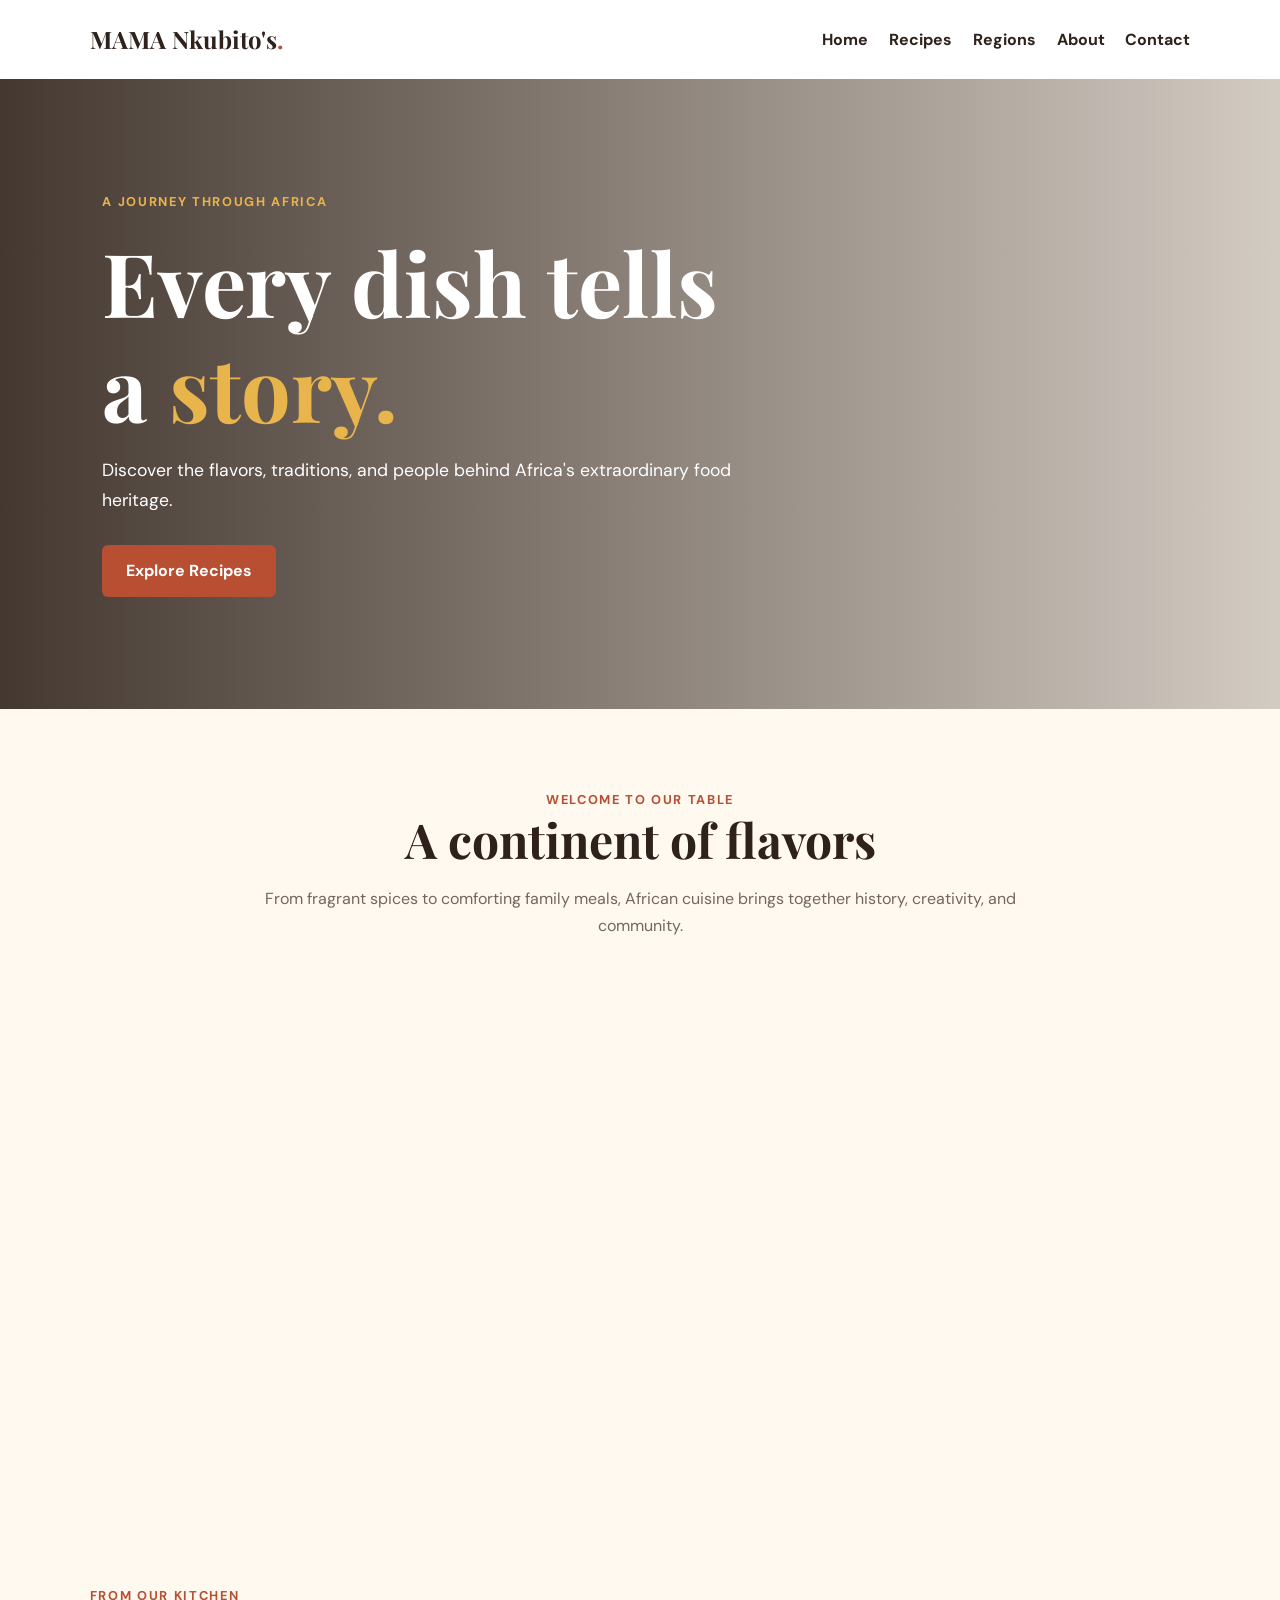
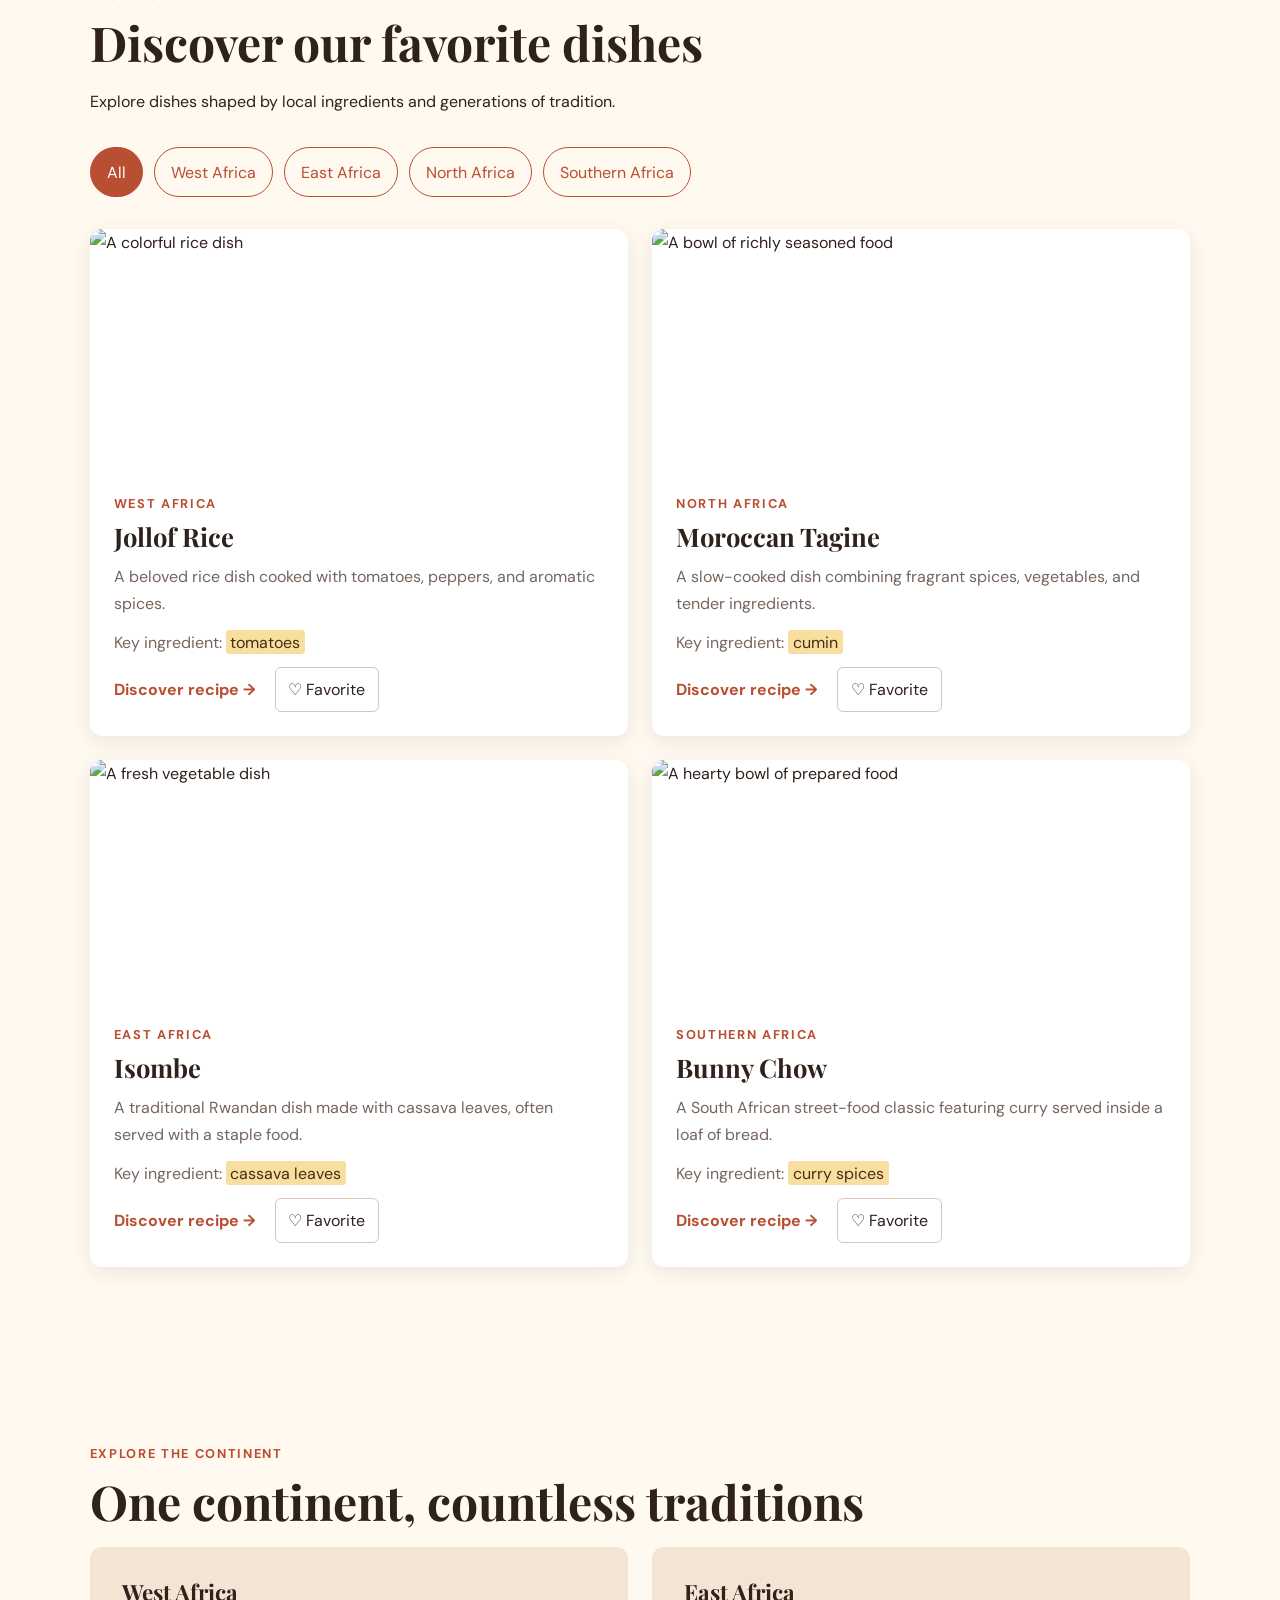
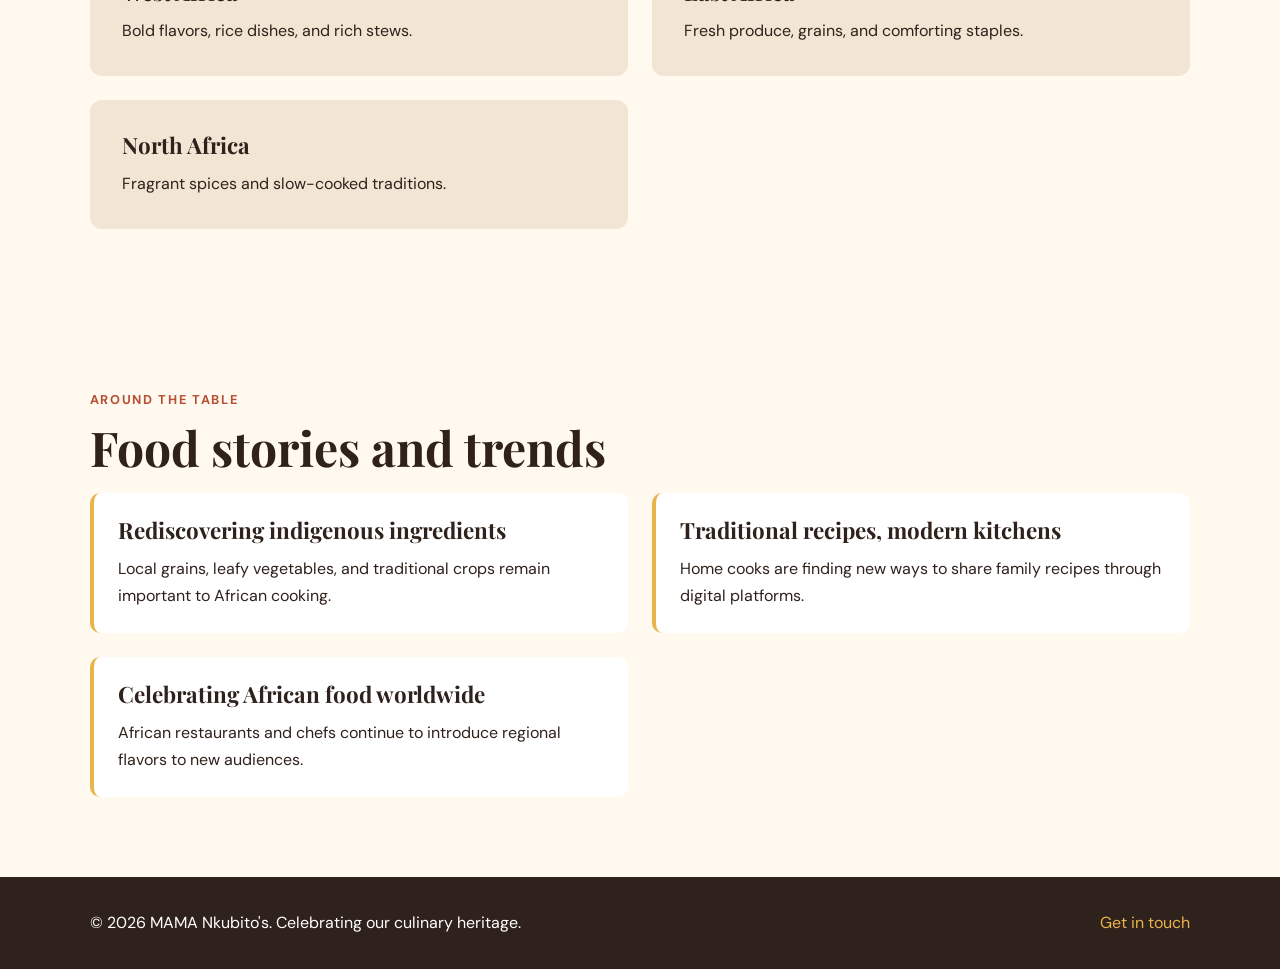
==== commit 08be5fb0: "Renamed important parts" ====
--- a/index.html
+++ b/index.html
@@ -14,7 +14,7 @@
 
 <header>
     <nav class="navbar">
-        <a href="index.html" class="logo">Tastes of Africa<span>.</span></a>
+        <a href="index.html" class="logo">MAMA Nkubito's<span>.</span></a>
         <div class="nav-links">
             <a href="index.html">Home</a>
             <a href="recipes.html">Recipes</a>
@@ -157,7 +157,7 @@
 </main>
 
 <footer>
-    <p>© 2026 Tastes of Africa. Celebrating our culinary heritage.</p>
+    <p>© 2026 MAMA Nkubito's. Celebrating our culinary heritage.</p>
     <a href="contact.html">Get in touch</a>
 </footer>
 
